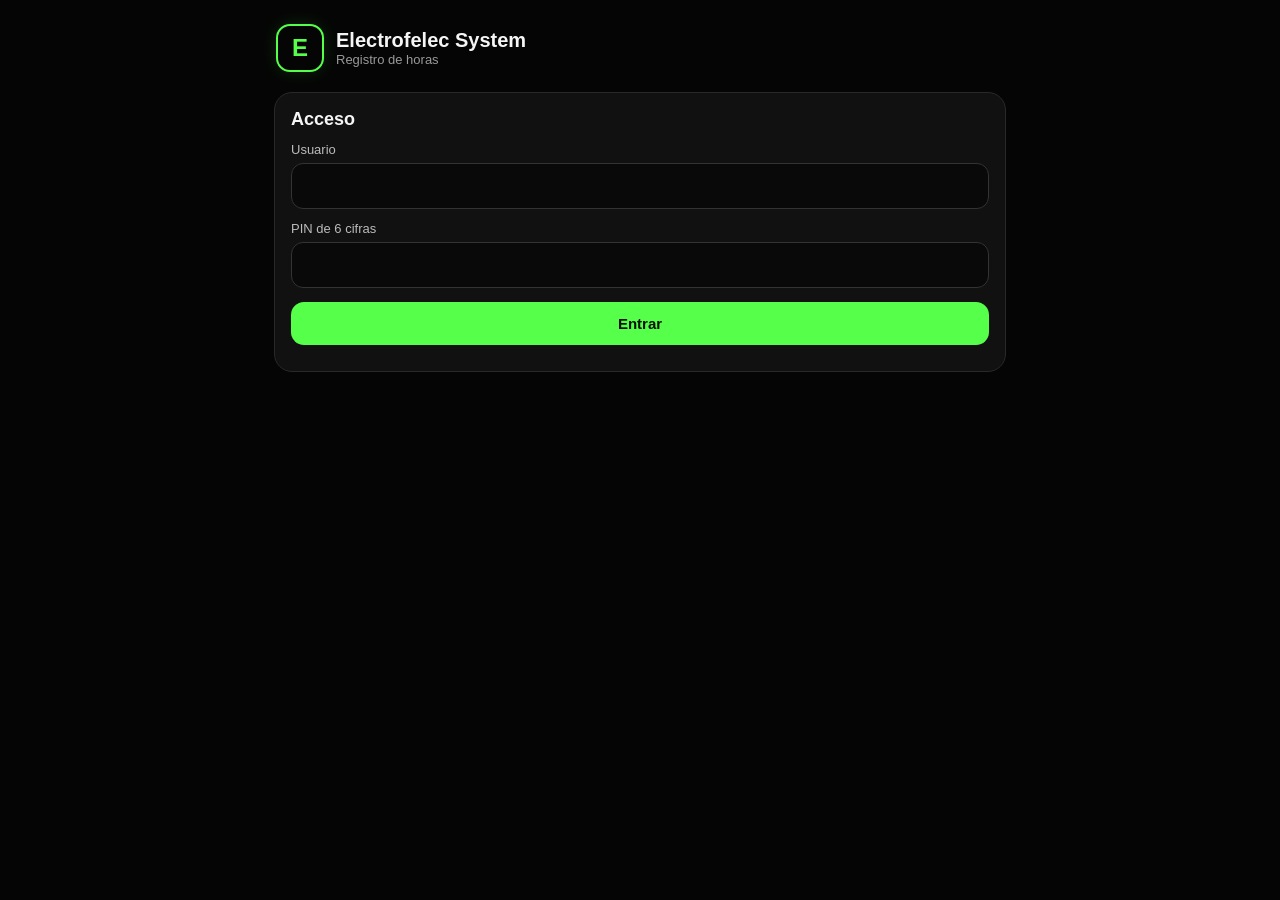
==== index.html @ 5fb02a6c "Publicar PWA Electrofelec para iPhone" ====
<!doctype html>
<html lang="es">
<head>
<meta charset="utf-8">
<meta name="viewport" content="width=device-width,initial-scale=1,viewport-fit=cover">
<meta name="theme-color" content="#050505">
<meta name="apple-mobile-web-app-capable" content="yes">
<meta name="apple-mobile-web-app-status-bar-style" content="black-translucent">
<meta name="apple-mobile-web-app-title" content="Electrofelec">
<meta name="format-detection" content="telephone=no">
<link rel="manifest" href="./manifest.webmanifest">
<link rel="icon" href="./icon.svg" type="image/svg+xml">
<link rel="apple-touch-icon" href="./icon.svg">
<title>Electrofelec Fichajes</title>
<style>
:root{--g:#56ff4a;--bg:#050505;--card:#111;--line:#292929;--muted:#999;--red:#ff8b8b;--blue:#89c6ff;--yellow:#ffe36b}*{box-sizing:border-box;-webkit-tap-highlight-color:transparent}html,body{margin:0;background:var(--bg);color:#f5f5f5;font-family:-apple-system,BlinkMacSystemFont,"Segoe UI",Arial,sans-serif}body{padding:env(safe-area-inset-top) 0 env(safe-area-inset-bottom);min-height:100vh}.wrap{max-width:760px;margin:auto;padding:18px 14px calc(96px + env(safe-area-inset-bottom))}.brand{display:flex;align-items:center;gap:12px;margin:6px 2px 20px}.logo{width:48px;height:48px;border:2px solid var(--g);border-radius:14px;display:grid;place-items:center;color:var(--g);font-weight:900;font-size:24px;box-shadow:0 0 18px #56ff4a22}.brand h1{font-size:20px;margin:0}.muted{color:var(--muted);font-size:13px}.card{background:var(--card);border:1px solid var(--line);border-radius:18px;padding:16px;margin-bottom:14px}.title{font-size:18px;margin:0 0 12px}.hidden{display:none!important}label{display:block;color:#bbb;font-size:13px;margin:12px 0 6px}input,select,textarea{width:100%;background:#090909;color:#fff;border:1px solid #333;border-radius:12px;padding:13px;font-size:16px;outline:none}input:focus,select:focus,textarea:focus{border-color:#4fa548}textarea{min-height:72px;resize:vertical}.grid2{display:grid;grid-template-columns:1fr 1fr;gap:10px}.btn{width:100%;border:0;border-radius:13px;padding:13px 15px;font-weight:800;background:var(--g);color:#051005;font-size:15px}.btn.secondary{background:#222;color:#fff;border:1px solid #333}.btn.danger{background:#2b1111;color:#ff9a9a;border:1px solid #5c2222}.msg{margin-top:10px;font-size:14px}.error{color:var(--red)}.ok{color:var(--g)}.nav{position:fixed;left:0;right:0;bottom:0;background:#090909f5;border-top:1px solid #242424;padding:7px 8px calc(7px + env(safe-area-inset-bottom));display:flex;overflow-x:auto;z-index:50}.nav button{flex:1;min-width:68px;background:none;border:0;color:#888;padding:9px 3px;font-size:11px}.nav button.active{color:var(--g);font-weight:800}.statgrid{display:grid;grid-template-columns:repeat(3,1fr);gap:8px}.stat{background:#090909;border:1px solid #242424;border-radius:14px;padding:12px;min-width:0}.stat span{display:block;color:#aaa;font-size:11px}.stat b{display:block;color:var(--g);font-size:20px;margin-top:4px}.day{padding:12px 0;border-bottom:1px solid #222}.day:last-child{border-bottom:0}.daytop{display:flex;justify-content:space-between;gap:8px;font-weight:700}.tags{display:flex;flex-wrap:wrap;gap:6px;margin-top:7px}.tag{font-size:12px;background:#202020;border:1px solid #303030;border-radius:999px;padding:5px 8px}.tag.vc{color:var(--yellow)}.tag.fest{color:var(--blue)}.monthhead{display:flex;align-items:center;gap:8px}.monthhead button{width:44px;height:40px;border-radius:10px;border:1px solid #333;background:#181818;color:#fff;font-size:18px}.monthhead .label{flex:1;text-align:center;font-weight:800;text-transform:capitalize}.pill{display:inline-block;border:1px solid #315f2e;background:#10220f;color:var(--g);padding:5px 9px;border-radius:999px;font-size:12px}.row{display:flex;align-items:center;gap:10px}.row>*{flex:1}.period{font-size:12px;color:#aaa;margin:11px 0 13px;text-align:center}.cal{display:grid;grid-template-columns:repeat(7,1fr);gap:5px;margin-top:12px}.dow{text-align:center;color:#888;font-size:11px;padding:5px 0}.calday{aspect-ratio:1;border:1px solid #272727;border-radius:10px;background:#0a0a0a;color:#ddd;display:flex;align-items:center;justify-content:center;font-size:13px;position:relative}.calday.has:after{content:"";position:absolute;width:5px;height:5px;border-radius:50%;background:var(--g);bottom:5px}.calday.today{border-color:var(--g);color:var(--g);font-weight:800}.calday.blank{visibility:hidden}.summaryRow{display:grid;grid-template-columns:1.25fr repeat(3,.75fr);gap:5px;align-items:center;padding:9px 0;border-bottom:1px solid #222;font-size:12px}.summaryRow.head{color:#888;font-size:10px}.summaryRow b{color:var(--g);text-align:right}.summaryRow span:not(:first-child){text-align:right}.editDate{font-weight:800;color:var(--g);text-transform:capitalize;margin-bottom:4px}@media(max-width:410px){.statgrid{grid-template-columns:1fr 1fr}.summaryRow{font-size:11px}.card{padding:14px}}
</style>
</head>
<body>
<div class="wrap">
  <div class="brand"><div class="logo">E</div><div><h1>Electrofelec System</h1><div class="muted">Registro de horas</div></div></div>

  <section id="login" class="card">
    <h2 class="title">Acceso</h2>
    <label>Usuario</label><input id="username" autocapitalize="none" autocomplete="username">
    <label>PIN de 6 cifras</label><input id="pin" type="password" inputmode="numeric" maxlength="6" autocomplete="current-password">
    <button class="btn" id="loginBtn" style="margin-top:14px">Entrar</button><div id="loginMsg" class="msg"></div>
  </section>

  <section id="changePin" class="card hidden">
    <h2 class="title">Cambia tu PIN inicial</h2><div class="muted">Crea un PIN nuevo de 6 cifras.</div>
    <label>PIN actual</label><input id="oldPin" type="password" inputmode="numeric" maxlength="6">
    <label>PIN nuevo</label><input id="newPin" type="password" inputmode="numeric" maxlength="6">
    <button class="btn" id="changeBtn" style="margin-top:14px">Guardar PIN</button><div id="pinMsg" class="msg"></div>
  </section>

  <main id="app" class="hidden">
    <div class="card"><div class="row"><div><div class="muted">Sesión iniciada</div><b id="who"></b></div><div style="text-align:right"><span class="pill">Sincronizado</span></div></div></div>

    <section id="tabToday"><div class="card"><h2 class="title">Hoy</h2><div id="todayDate" class="muted"></div><div id="todayForm"></div></div></section>

    <section id="tabMonth" class="hidden"><div class="card">
      <div class="monthhead"><button id="prevMonth">‹</button><div class="label" id="monthLabel"></div><button id="nextMonth">›</button></div>
      <div id="monthPeriod" class="period"></div><div id="monthStats" class="statgrid"></div><div id="monthList"></div>
    </div></section>

    <section id="tabCalendar" class="hidden"><div class="card">
      <div class="monthhead"><button id="prevCal">‹</button><div class="label" id="calLabel"></div><button id="nextCal">›</button></div>
      <div class="cal"><div class="dow">L</div><div class="dow">M</div><div class="dow">X</div><div class="dow">J</div><div class="dow">V</div><div class="dow">S</div><div class="dow">D</div></div>
      <div id="calendarGrid" class="cal"></div>
    </div><div id="calendarEditor" class="card hidden"><div id="selectedDateTitle" class="editDate"></div><div id="calendarForm"></div></div></section>

    <section id="tabSummary" class="hidden"><div class="card">
      <h2 class="title">Resumen de nómina</h2><div id="yearLabel" class="muted"></div><div id="annualStats" class="statgrid" style="margin-top:12px"></div>
      <div class="summaryRow head"><span>Periodo</span><span>Normal</span><span>Extra</span><span>Fest.</span></div><div id="summaryRows"></div><div id="summaryMsg" class="msg"></div>
    </div></section>

    <section id="tabProfile" class="hidden"><div class="card"><h2 class="title">Perfil</h2><div id="profile"></div><button class="btn danger" id="logoutBtn" style="margin-top:18px">Cerrar sesión</button></div></section>

    <section id="tabCompany" class="hidden"><div class="card"><h2 class="title">Empresa</h2><div class="muted">Resumen del periodo de nómina actual</div><div id="companyPeriod" class="period"></div><div id="companyList"></div><div id="companyMsg" class="msg"></div></div></section>
  </main>
</div>
<nav id="nav" class="nav hidden">
  <button data-tab="Today" class="active">Hoy</button><button data-tab="Month">Mes</button><button data-tab="Calendar">Calendario</button><button data-tab="Summary">Resumen</button><button data-tab="Profile">Perfil</button><button id="companyNav" data-tab="Company" class="hidden">Empresa</button>
</nav>
<script>
(()=>{
const API='https://kbdmraxjfgtttopsyfuy.supabase.co/functions/v1/electrofelec-fichajes/api/';
let token=localStorage.getItem('efs_token')||'',me=null,mc=new Date(),cc=new Date();
const q=id=>document.getElementById(id), pad=n=>String(n).padStart(2,'0');
const iso=d=>d.getFullYear()+'-'+pad(d.getMonth()+1)+'-'+pad(d.getDate());
const esc=s=>String(s??'').replace(/[&<>"']/g,c=>({'&':'&amp;','<':'&lt;','>':'&gt;','"':'&quot;',"'":'&#39;'}[c]));
const fmt=n=>{n=Number(n||0);return Number.isInteger(n)?String(n):String(Math.round(n*100)/100)};
function msg(id,t,ok=false){q(id).textContent=t||'';q(id).className='msg '+(ok?'ok':'error')}
async function api(path,body){try{const r=await fetch(API+path,{method:'POST',headers:{'Content-Type':'application/json'},body:JSON.stringify(body||{})});const j=await r.json().catch(()=>({ok:false,error:'Respuesta no válida'}));if(!r.ok&&j.ok!==false)j.ok=false;return j}catch(e){return {ok:false,error:'Sin conexión. Inténtalo de nuevo.'}}}
function payrollBounds(y,m){return {start:new Date(y,m-1,21),end:new Date(y,m,20)}} // m 0-based selected payroll month
function monthName(d){return d.toLocaleDateString('es-ES',{month:'long',year:'numeric'})}
function renderForm(target,date,entry={}){target.innerHTML=`<div class="grid2"><div><label>Horas normales</label><input data-f="normal" type="number" step="0.25" min="0" value="${Number(entry.normal||0)}"></div><div><label>Horas extra</label><input data-f="extra" type="number" step="0.25" min="0" value="${Number(entry.extra||0)}"></div></div><div class="grid2"><div><label>Horas festivas</label><input data-f="holiday" type="number" step="0.25" min="0" value="${Number(entry.holiday||0)}"></div><div><label>Horas personales</label><input data-f="personal" type="number" step="0.25" min="0" value="${Number(entry.personal||0)}"></div></div><label>Incidencia</label><select data-f="incident"><option value="">Ninguna</option><option value="vacation">Vacaciones</option><option value="sick_leave">Baja / IT</option><option value="absence">Ausencia</option><option value="personal">Personal</option></select><label>Obra / centro</label><input data-f="worksite" value="${esc(entry.worksite||'')}"><label>Observaciones</label><textarea data-f="notes">${esc(entry.notes||'')}</textarea><div class="grid2" style="margin-top:14px"><button class="btn" data-action="save">Guardar</button><button class="btn secondary" data-action="clear">Borrar día</button></div><div class="msg" data-f="msg"></div>`;
 const inc=target.querySelector('[data-f=incident]');inc.value=entry.incident||'';
 target.querySelector('[data-action=save]').onclick=()=>saveFromForm(target,date);
 target.querySelector('[data-action=clear]').onclick=()=>clearDate(target,date);
}
async function saveFromForm(root,date){const v=f=>root.querySelector(`[data-f=${f}]`);const out=root.querySelector('[data-f=msg]');out.textContent='Guardando…';out.className='msg';const r=await api('save',{p_session_token:token,p_work_date:date,p_normal:Number(v('normal').value||0),p_extra:Number(v('extra').value||0),p_holiday:Number(v('holiday').value||0),p_personal:Number(v('personal').value||0),p_worksite:v('worksite').value,p_incident:v('incident').value||null,p_notes:v('notes').value,p_employee_id:null});if(!r.ok){out.textContent=r.error||'No se pudo guardar';out.className='msg error';return}out.textContent='Guardado y sincronizado';out.className='msg ok';if(date===iso(new Date()))loadToday();}
async function clearDate(root,date){if(!confirm('¿Borrar las horas de este día?'))return;const out=root.querySelector('[data-f=msg]');const r=await api('clear',{p_session_token:token,p_work_date:date,p_employee_id:null});if(!r.ok){out.textContent=r.error||'No se pudo borrar';out.className='msg error';return}renderForm(root,date,{});root.querySelector('[data-f=msg]').textContent='Día borrado';root.querySelector('[data-f=msg]').className='msg ok';}
function showApp(){q('login').classList.add('hidden');q('changePin').classList.add('hidden');q('app').classList.remove('hidden');q('nav').classList.remove('hidden');q('who').textContent=me.full_name||'';q('companyNav').classList.toggle('hidden',me.role!=='admin');q('profile').innerHTML=`<p><b>${esc(me.full_name)}</b></p><p class="muted">Rol: ${esc(me.role)}</p><p>Vacaciones anuales: <b style="color:var(--g)">${Number(me.annual_vacation_days||30)}</b></p><p>Horas personales anuales: <b style="color:var(--g)">${Number(me.annual_personal_hours||12)}</b></p>`;loadToday()}
async function boot(){if(!token)return;const r=await api('me',{p_session_token:token});if(!r.ok){localStorage.removeItem('efs_token');token='';return}me=r;showApp()}
q('loginBtn').onclick=async()=>{const u=q('username').value.trim(),p=q('pin').value.trim();if(!u||p.length!==6){msg('loginMsg','Introduce usuario y PIN de 6 cifras');return}msg('loginMsg','Entrando…',true);const r=await api('login',{p_username:u,p_pin:p});if(!r.ok){msg('loginMsg',r.error||'No se pudo iniciar sesión');return}token=r.session_token;localStorage.setItem('efs_token',token);if(r.must_change_pin){q('login').classList.add('hidden');q('changePin').classList.remove('hidden');q('oldPin').value=p;return}const m=await api('me',{p_session_token:token});if(!m.ok){msg('loginMsg',m.error||'Error cargando perfil');return}me=m;showApp()};
q('changeBtn').onclick=async()=>{const n=q('newPin').value.trim(),o=q('oldPin').value.trim();if(n.length!==6){msg('pinMsg','El PIN nuevo debe tener 6 cifras');return}const r=await api('change-pin',{p_session_token:token,p_current_pin:o,p_new_pin:n});if(!r.ok){msg('pinMsg',r.error||'No se pudo cambiar');return}me=await api('me',{p_session_token:token});showApp()};
async function loadEntry(date){const r=await api('entries',{p_session_token:token,p_start_date:date,p_end_date:date,p_employee_id:null});return r.ok?(r.entries||[])[0]||{}:{} }
async function loadToday(){const d=iso(new Date());q('todayDate').textContent=new Date().toLocaleDateString('es-ES',{weekday:'long',day:'numeric',month:'long',year:'numeric'});const e=await loadEntry(d);renderForm(q('todayForm'),d,e)}
async function loadMonth(){const a=new Date(mc.getFullYear(),mc.getMonth(),1),b=new Date(mc.getFullYear(),mc.getMonth()+1,0),pb=payrollBounds(mc.getFullYear(),mc.getMonth());q('monthLabel').textContent=monthName(mc);q('monthPeriod').textContent=`Totales nómina: ${pad(pb.start.getDate())}/${pad(pb.start.getMonth()+1)} → ${pad(pb.end.getDate())}/${pad(pb.end.getMonth()+1)}`;q('monthList').innerHTML='<div class="muted" style="padding:18px;text-align:center">Cargando…</div>';
 const [nat,pay]=await Promise.all([api('entries',{p_session_token:token,p_start_date:iso(a),p_end_date:iso(b),p_employee_id:null}),api('entries',{p_session_token:token,p_start_date:iso(pb.start),p_end_date:iso(pb.end),p_employee_id:null})]);
 if(!nat.ok||!pay.ok){q('monthList').innerHTML='<div class="error">No se pudo cargar el mes</div>';return}
 let s={n:0,e:0,h:0};(pay.entries||[]).forEach(x=>{s.n+=+x.normal||0;s.e+=+x.extra||0;s.h+=+x.holiday||0});q('monthStats').innerHTML=`<div class="stat"><span>NORMAL</span><b>${fmt(s.n)} h</b></div><div class="stat"><span>EXTRA</span><b>${fmt(s.e)} h</b></div><div class="stat"><span>FEST.</span><b>${fmt(s.h)} h</b></div>`;
 const es=nat.entries||[];q('monthList').innerHTML=es.length?es.map(e=>{let t=[];if(+e.normal)t.push(`<span class="tag">Normal ${fmt(e.normal)} h</span>`);if(+e.extra)t.push(`<span class="tag">Extra ${fmt(e.extra)} h</span>`);if(+e.holiday)t.push(`<span class="tag fest">Festivo ${fmt(e.holiday)} h</span>`);if(+e.personal)t.push(`<span class="tag">Personal ${fmt(e.personal)} h</span>`);if(e.incident==='vacation')t.push('<span class="tag vc">VC</span>');if(e.incident==='sick_leave')t.push('<span class="tag">Baja</span>');return `<div class="day"><div class="daytop"><span>${new Date(e.date+'T12:00:00').toLocaleDateString('es-ES',{weekday:'short',day:'2-digit',month:'2-digit'})}</span><span class="muted">${esc(e.worksite)}</span></div><div class="tags">${t.join('')}</div>${e.notes?`<div class="muted" style="margin-top:7px">${esc(e.notes)}</div>`:''}</div>`}).join(''):'<div class="muted" style="padding:20px;text-align:center">No hay registros este mes</div>';
}
q('prevMonth').onclick=()=>{mc=new Date(mc.getFullYear(),mc.getMonth()-1,1);loadMonth()};q('nextMonth').onclick=()=>{mc=new Date(mc.getFullYear(),mc.getMonth()+1,1);loadMonth()};
async function loadCalendar(){const a=new Date(cc.getFullYear(),cc.getMonth(),1),b=new Date(cc.getFullYear(),cc.getMonth()+1,0);q('calLabel').textContent=monthName(cc);q('calendarEditor').classList.add('hidden');const r=await api('entries',{p_session_token:token,p_start_date:iso(a),p_end_date:iso(b),p_employee_id:null});const map=new Map((r.entries||[]).map(e=>[e.date,e]));let html='';const offset=(a.getDay()+6)%7;for(let i=0;i<offset;i++)html+='<div class="calday blank"></div>';for(let d=1;d<=b.getDate();d++){const dt=new Date(cc.getFullYear(),cc.getMonth(),d),ds=iso(dt),has=map.has(ds),tod=ds===iso(new Date());html+=`<button class="calday ${has?'has':''} ${tod?'today':''}" data-date="${ds}">${d}</button>`}q('calendarGrid').innerHTML=html;q('calendarGrid').querySelectorAll('[data-date]').forEach(btn=>btn.onclick=async()=>{const ds=btn.dataset.date,e=map.get(ds)||{};q('selectedDateTitle').textContent=new Date(ds+'T12:00:00').toLocaleDateString('es-ES',{weekday:'long',day:'numeric',month:'long',year:'numeric'});renderForm(q('calendarForm'),ds,e);q('calendarEditor').classList.remove('hidden');q('calendarEditor').scrollIntoView({behavior:'smooth',block:'start'})})}
q('prevCal').onclick=()=>{cc=new Date(cc.getFullYear(),cc.getMonth()-1,1);loadCalendar()};q('nextCal').onclick=()=>{cc=new Date(cc.getFullYear(),cc.getMonth()+1,1);loadCalendar()};
async function loadSummary(){const y=new Date().getFullYear(),start=new Date(y-1,11,21),end=new Date(y,11,20);q('yearLabel').textContent=`Nóminas ${y} · cada mes del 21 anterior al 20`;q('summaryMsg').textContent='Cargando…';const r=await api('entries',{p_session_token:token,p_start_date:iso(start),p_end_date:iso(end),p_employee_id:null});if(!r.ok){msg('summaryMsg',r.error||'Error cargando resumen');return}const months=Array.from({length:12},()=>({n:0,e:0,h:0,p:0,v:0,s:0}));(r.entries||[]).forEach(x=>{const d=new Date(x.date+'T12:00:00');let m=d.getMonth();if(d.getDate()>=21)m=(m+1)%12;months[m].n+=+x.normal||0;months[m].e+=+x.extra||0;months[m].h+=+x.holiday||0;months[m].p+=+x.personal||0;if(x.incident==='vacation')months[m].v++;if(x.incident==='sick_leave')months[m].s++});let a={n:0,e:0,h:0,p:0,v:0,s:0};months.forEach(m=>Object.keys(a).forEach(k=>a[k]+=m[k]));q('annualStats').innerHTML=`<div class="stat"><span>NORMAL</span><b>${fmt(a.n)} h</b></div><div class="stat"><span>EXTRA</span><b>${fmt(a.e)} h</b></div><div class="stat"><span>FEST.</span><b>${fmt(a.h)} h</b></div><div class="stat"><span>VACACIONES</span><b>${a.v} d</b></div><div class="stat"><span>PERSONALES</span><b>${fmt(a.p)} h</b></div><div class="stat"><span>BAJA / IT</span><b>${a.s} d</b></div>`;const names=['Enero','Febrero','Marzo','Abril','Mayo','Junio','Julio','Agosto','Septiembre','Octubre','Noviembre','Diciembre'];q('summaryRows').innerHTML=months.map((m,i)=>`<div class="summaryRow"><span>${names[i]}</span><b>${fmt(m.n)}</b><b>${fmt(m.e)}</b><b>${fmt(m.h)}</b></div>`).join('');msg('summaryMsg','',true)}
async function loadCompany(){if(me.role!=='admin')return;const now=new Date(),pb=payrollBounds(now.getFullYear(),now.getMonth());q('companyPeriod').textContent=`${pad(pb.start.getDate())}/${pad(pb.start.getMonth()+1)}/${pb.start.getFullYear()} → ${pad(pb.end.getDate())}/${pad(pb.end.getMonth()+1)}/${pb.end.getFullYear()}`;const r=await api('admin/summary',{p_session_token:token,p_start_date:iso(new Date(now.getFullYear(),now.getMonth(),1)),p_end_date:iso(new Date(now.getFullYear(),now.getMonth()+1,0))});if(!r.ok){msg('companyMsg',r.error||'No se pudo cargar');return}q('companyList').innerHTML=(r.employees||[]).map(e=>`<div class="day"><div class="daytop"><span>${esc(e.full_name)}</span></div><div class="tags"><span class="tag">Normal ${fmt(e.normal)} h</span><span class="tag">Extra ${fmt(e.extra)} h</span><span class="tag fest">Fest. ${fmt(e.holiday)} h</span>${e.vacations?`<span class="tag vc">VC ${e.vacations} d</span>`:''}</div></div>`).join('');}
document.querySelectorAll('#nav button').forEach(b=>b.onclick=()=>{if(b.classList.contains('hidden'))return;document.querySelectorAll('#nav button').forEach(x=>x.classList.remove('active'));b.classList.add('active');['Today','Month','Calendar','Summary','Profile','Company'].forEach(t=>q('tab'+t).classList.toggle('hidden',t!==b.dataset.tab));if(b.dataset.tab==='Today')loadToday();if(b.dataset.tab==='Month')loadMonth();if(b.dataset.tab==='Calendar')loadCalendar();if(b.dataset.tab==='Summary')loadSummary();if(b.dataset.tab==='Company')loadCompany()});
q('logoutBtn').onclick=async()=>{try{await api('logout',{p_session_token:token})}catch{}localStorage.removeItem('efs_token');location.reload()};
if('serviceWorker' in navigator)window.addEventListener('load',()=>navigator.serviceWorker.register('./sw.js').catch(()=>{}));
boot();
})();
</script>
</body></html>
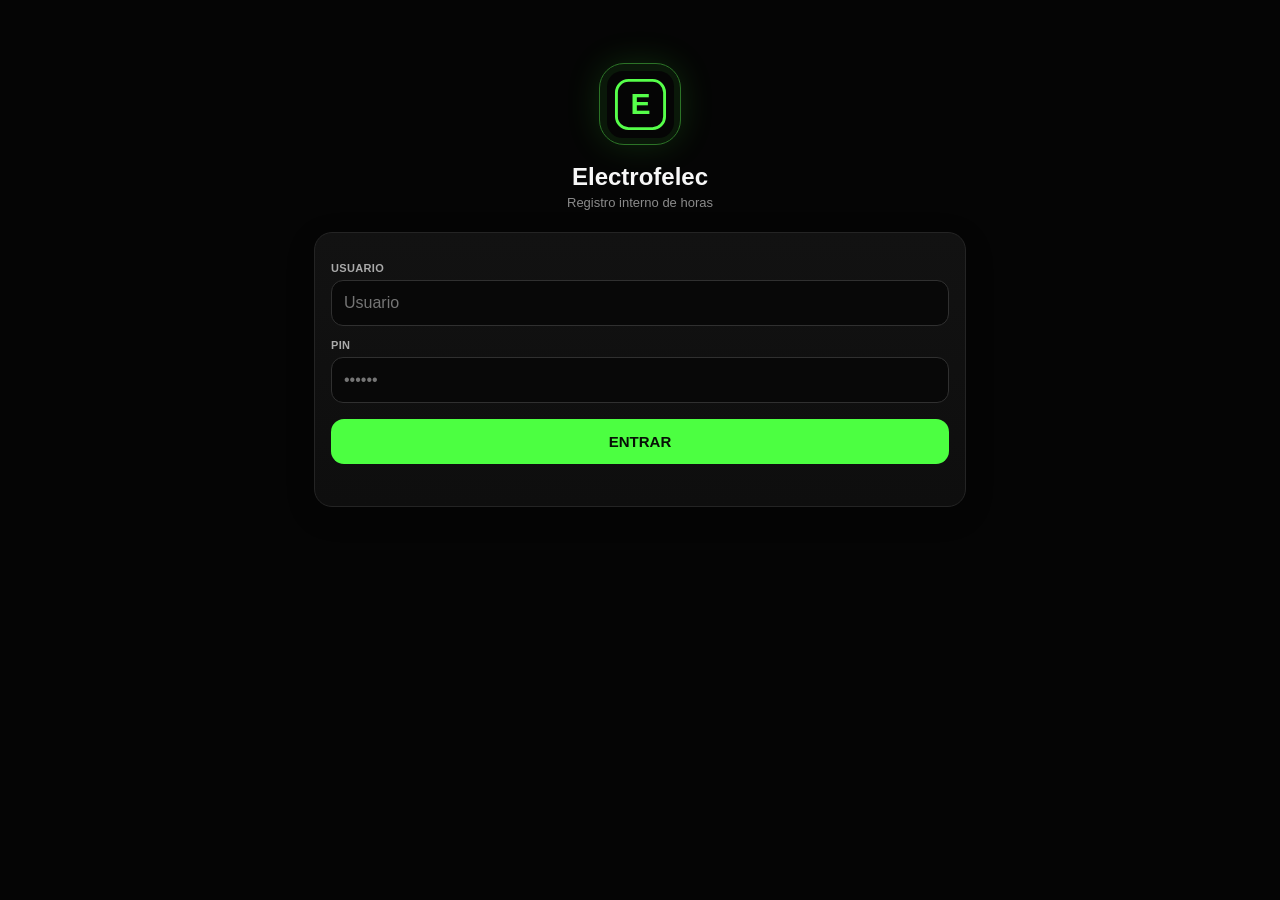
==== commit 5263e249: "Igualar PWA iPhone al diseño Android" ====
--- a/index.html
+++ b/index.html
@@ -2,7 +2,7 @@
 <html lang="es">
 <head>
 <meta charset="utf-8">
-<meta name="viewport" content="width=device-width,initial-scale=1,viewport-fit=cover">
+<meta name="viewport" content="width=device-width,initial-scale=1,viewport-fit=cover,user-scalable=no">
 <meta name="theme-color" content="#050505">
 <meta name="apple-mobile-web-app-capable" content="yes">
 <meta name="apple-mobile-web-app-status-bar-style" content="black-translucent">
@@ -13,96 +13,95 @@
 <link rel="apple-touch-icon" href="./icon.svg">
 <title>Electrofelec Fichajes</title>
 <style>
-:root{--g:#56ff4a;--bg:#050505;--card:#111;--line:#292929;--muted:#999;--red:#ff8b8b;--blue:#89c6ff;--yellow:#ffe36b}*{box-sizing:border-box;-webkit-tap-highlight-color:transparent}html,body{margin:0;background:var(--bg);color:#f5f5f5;font-family:-apple-system,BlinkMacSystemFont,"Segoe UI",Arial,sans-serif}body{padding:env(safe-area-inset-top) 0 env(safe-area-inset-bottom);min-height:100vh}.wrap{max-width:760px;margin:auto;padding:18px 14px calc(96px + env(safe-area-inset-bottom))}.brand{display:flex;align-items:center;gap:12px;margin:6px 2px 20px}.logo{width:48px;height:48px;border:2px solid var(--g);border-radius:14px;display:grid;place-items:center;color:var(--g);font-weight:900;font-size:24px;box-shadow:0 0 18px #56ff4a22}.brand h1{font-size:20px;margin:0}.muted{color:var(--muted);font-size:13px}.card{background:var(--card);border:1px solid var(--line);border-radius:18px;padding:16px;margin-bottom:14px}.title{font-size:18px;margin:0 0 12px}.hidden{display:none!important}label{display:block;color:#bbb;font-size:13px;margin:12px 0 6px}input,select,textarea{width:100%;background:#090909;color:#fff;border:1px solid #333;border-radius:12px;padding:13px;font-size:16px;outline:none}input:focus,select:focus,textarea:focus{border-color:#4fa548}textarea{min-height:72px;resize:vertical}.grid2{display:grid;grid-template-columns:1fr 1fr;gap:10px}.btn{width:100%;border:0;border-radius:13px;padding:13px 15px;font-weight:800;background:var(--g);color:#051005;font-size:15px}.btn.secondary{background:#222;color:#fff;border:1px solid #333}.btn.danger{background:#2b1111;color:#ff9a9a;border:1px solid #5c2222}.msg{margin-top:10px;font-size:14px}.error{color:var(--red)}.ok{color:var(--g)}.nav{position:fixed;left:0;right:0;bottom:0;background:#090909f5;border-top:1px solid #242424;padding:7px 8px calc(7px + env(safe-area-inset-bottom));display:flex;overflow-x:auto;z-index:50}.nav button{flex:1;min-width:68px;background:none;border:0;color:#888;padding:9px 3px;font-size:11px}.nav button.active{color:var(--g);font-weight:800}.statgrid{display:grid;grid-template-columns:repeat(3,1fr);gap:8px}.stat{background:#090909;border:1px solid #242424;border-radius:14px;padding:12px;min-width:0}.stat span{display:block;color:#aaa;font-size:11px}.stat b{display:block;color:var(--g);font-size:20px;margin-top:4px}.day{padding:12px 0;border-bottom:1px solid #222}.day:last-child{border-bottom:0}.daytop{display:flex;justify-content:space-between;gap:8px;font-weight:700}.tags{display:flex;flex-wrap:wrap;gap:6px;margin-top:7px}.tag{font-size:12px;background:#202020;border:1px solid #303030;border-radius:999px;padding:5px 8px}.tag.vc{color:var(--yellow)}.tag.fest{color:var(--blue)}.monthhead{display:flex;align-items:center;gap:8px}.monthhead button{width:44px;height:40px;border-radius:10px;border:1px solid #333;background:#181818;color:#fff;font-size:18px}.monthhead .label{flex:1;text-align:center;font-weight:800;text-transform:capitalize}.pill{display:inline-block;border:1px solid #315f2e;background:#10220f;color:var(--g);padding:5px 9px;border-radius:999px;font-size:12px}.row{display:flex;align-items:center;gap:10px}.row>*{flex:1}.period{font-size:12px;color:#aaa;margin:11px 0 13px;text-align:center}.cal{display:grid;grid-template-columns:repeat(7,1fr);gap:5px;margin-top:12px}.dow{text-align:center;color:#888;font-size:11px;padding:5px 0}.calday{aspect-ratio:1;border:1px solid #272727;border-radius:10px;background:#0a0a0a;color:#ddd;display:flex;align-items:center;justify-content:center;font-size:13px;position:relative}.calday.has:after{content:"";position:absolute;width:5px;height:5px;border-radius:50%;background:var(--g);bottom:5px}.calday.today{border-color:var(--g);color:var(--g);font-weight:800}.calday.blank{visibility:hidden}.summaryRow{display:grid;grid-template-columns:1.25fr repeat(3,.75fr);gap:5px;align-items:center;padding:9px 0;border-bottom:1px solid #222;font-size:12px}.summaryRow.head{color:#888;font-size:10px}.summaryRow b{color:var(--g);text-align:right}.summaryRow span:not(:first-child){text-align:right}.editDate{font-weight:800;color:var(--g);text-transform:capitalize;margin-bottom:4px}@media(max-width:410px){.statgrid{grid-template-columns:1fr 1fr}.summaryRow{font-size:11px}.card{padding:14px}}
+:root{--g:#4cff41;--g2:#98ff91;--bg:#050505;--panel:#0c0c0c;--card:#111;--line:#242424;--line2:#343434;--text:#f7f7f7;--muted:#8b8b8b;--red:#ff6b6b;--blue:#7cc8ff;--yellow:#ffe274;--safeB:env(safe-area-inset-bottom)}
+*{box-sizing:border-box;-webkit-tap-highlight-color:transparent}html,body{margin:0;min-height:100%;background:var(--bg);color:var(--text);font-family:-apple-system,BlinkMacSystemFont,"Segoe UI",Roboto,Arial,sans-serif}body{padding-top:env(safe-area-inset-top);overscroll-behavior-y:none}.hidden{display:none!important}
+.shell{max-width:680px;margin:0 auto;padding:0 14px calc(92px + var(--safeB))}.topbar{height:72px;display:flex;align-items:center;justify-content:space-between;border-bottom:1px solid #171717;margin-bottom:15px}.brand{display:flex;align-items:center;gap:11px;min-width:0}.brandIcon{width:42px;height:42px;border-radius:13px;background:#0b190a;border:1px solid #2d7e28;display:grid;place-items:center;box-shadow:0 0 18px #4cff4120;overflow:hidden}.brandIcon img{width:34px;height:34px}.brandText{min-width:0}.brandText strong{display:block;font-size:16px;line-height:1.1;white-space:nowrap;overflow:hidden;text-overflow:ellipsis}.brandText span{font-size:11px;color:var(--muted)}.sync{font-size:10px;color:var(--g);border:1px solid #245c20;background:#0c1d0b;padding:5px 8px;border-radius:999px;white-space:nowrap}
+.card{background:linear-gradient(180deg,#121212,#0e0e0e);border:1px solid var(--line);border-radius:18px;padding:16px;margin-bottom:13px;box-shadow:0 8px 30px #00000028}.cardTitle{font-weight:800;font-size:17px;margin:0}.sub{font-size:12px;color:var(--muted);margin-top:4px}.sectionHead{display:flex;align-items:center;justify-content:space-between;gap:10px;margin-bottom:14px}.accent{color:var(--g)}
+.loginWrap{padding-top:7vh}.loginLogo{width:82px;height:82px;margin:0 auto 18px;border-radius:25px;background:#0a1809;border:1px solid #2c7327;display:grid;place-items:center;box-shadow:0 0 34px #4cff4125}.loginLogo img{width:67px;height:67px}.loginTitle{text-align:center;font-size:24px;font-weight:900;margin-bottom:4px}.loginSub{text-align:center;color:var(--muted);font-size:13px;margin-bottom:22px}
+label{display:block;color:#aaa;font-size:11px;font-weight:700;text-transform:uppercase;letter-spacing:.35px;margin:13px 0 6px}.field,input,select,textarea{width:100%;border:1px solid #303030;border-radius:12px;background:#080808;color:#fff;font-size:16px;outline:none;padding:13px 12px;appearance:none}input:focus,select:focus,textarea:focus{border-color:#397d35;box-shadow:0 0 0 2px #4cff4110}textarea{min-height:72px;resize:none}.btn{width:100%;border:0;border-radius:13px;padding:14px 15px;font-size:15px;font-weight:900;background:var(--g);color:#071006}.btn:active{transform:scale(.99)}.btn.secondary{background:#191919;color:#eee;border:1px solid #333}.btn.danger{background:#241010;color:#ff9494;border:1px solid #522020}.grid2{display:grid;grid-template-columns:1fr 1fr;gap:10px}.msg{font-size:12px;margin-top:10px;min-height:16px}.error{color:#ff8585}.ok{color:var(--g)}
+.dateHero{display:flex;align-items:center;justify-content:space-between;gap:10px}.dateHero .big{font-size:24px;font-weight:900;line-height:1.05}.dateHero .small{font-size:12px;color:var(--muted);text-transform:capitalize;margin-top:5px}.todayBadge{min-width:54px;height:54px;border-radius:16px;background:#0e210c;border:1px solid #2a7625;display:grid;place-items:center;color:var(--g);font-weight:900;font-size:20px}
+.hourGrid{display:grid;grid-template-columns:1fr 1fr;gap:10px;margin-top:13px}.hourBox{background:#090909;border:1px solid #272727;border-radius:15px;padding:11px}.hourLabel{font-size:10px;color:#8f8f8f;text-transform:uppercase;font-weight:800;letter-spacing:.35px}.hourValue{font-size:25px;font-weight:900;margin:8px 0;color:#fff}.hourValue span{font-size:12px;color:#777;font-weight:600}.stepper{display:grid;grid-template-columns:42px 1fr 42px;gap:6px;align-items:center}.stepper button{height:38px;border:1px solid #303030;background:#161616;color:#fff;border-radius:10px;font-size:22px}.stepper input{text-align:center;padding:8px 4px;height:38px;font-size:15px;font-weight:800}.hourBox.extra .hourValue,.hourBox.extra input{color:var(--g)}.hourBox.fest .hourValue,.hourBox.fest input{color:var(--blue)}.hourBox.personal .hourValue,.hourBox.personal input{color:var(--yellow)}
+.saveRow{display:grid;grid-template-columns:1.6fr 1fr;gap:9px;margin-top:14px}.monthNav{display:grid;grid-template-columns:44px 1fr 44px;align-items:center;gap:8px}.circleBtn{height:42px;border-radius:12px;border:1px solid #303030;background:#151515;color:#fff;font-size:22px}.monthName{text-align:center;font-size:17px;font-weight:900;text-transform:capitalize}.payrollPeriod{text-align:center;color:#999;font-size:11px;margin:7px 0 12px}.totals{display:grid;grid-template-columns:repeat(3,1fr);gap:8px;margin-bottom:10px}.total{background:#090909;border:1px solid #252525;border-radius:13px;padding:11px 9px}.total span{display:block;color:#777;font-size:9px;font-weight:800;text-transform:uppercase}.total b{display:block;font-size:20px;margin-top:5px}.total.extra b{color:var(--g)}.total.fest b{color:var(--blue)}
+.dayRow{display:grid;grid-template-columns:44px 1fr auto;gap:10px;align-items:center;padding:11px 2px;border-bottom:1px solid #202020}.dayRow:last-child{border-bottom:0}.dayNum{width:42px;height:42px;border-radius:12px;background:#0a0a0a;border:1px solid #292929;display:grid;place-items:center;font-weight:900}.dayNum .dn{font-size:16px;line-height:1}.dayNum .dw{font-size:8px;color:#777;text-transform:uppercase;margin-top:2px}.dayMain{min-width:0}.dayMain strong{font-size:13px;display:block;white-space:nowrap;overflow:hidden;text-overflow:ellipsis}.dayMain .mini{font-size:10px;color:#777;margin-top:4px;white-space:nowrap;overflow:hidden;text-overflow:ellipsis}.chips{display:flex;gap:4px;flex-wrap:wrap;justify-content:flex-end}.chip{font-size:9px;padding:4px 6px;border-radius:999px;border:1px solid #303030;background:#161616;color:#aaa}.chip.g{color:var(--g);border-color:#285425}.chip.b{color:var(--blue);border-color:#23465d}.chip.y{color:var(--yellow);border-color:#5e5424}
+.calendarWeek{display:grid;grid-template-columns:repeat(7,1fr);gap:5px;margin-top:12px}.dow{text-align:center;color:#686868;font-size:9px;font-weight:800;padding:5px 0}.calday{aspect-ratio:1;border:1px solid #242424;background:#090909;border-radius:11px;color:#ccc;display:flex;align-items:center;justify-content:center;font-size:13px;position:relative}.calday.has:after{content:"";position:absolute;width:5px;height:5px;background:var(--g);border-radius:50%;bottom:5px}.calday.today{border-color:#2f7d2a;color:var(--g);font-weight:900}.calday.selected{background:#153012;border-color:var(--g);color:#fff}.calday.blank{visibility:hidden}
+.summaryHead,.summaryLine{display:grid;grid-template-columns:1.35fr repeat(3,.7fr);gap:5px;align-items:center}.summaryHead{font-size:9px;color:#666;text-transform:uppercase;padding:7px 0}.summaryLine{font-size:11px;padding:11px 0;border-top:1px solid #202020}.summaryLine span:not(:first-child),.summaryLine b{text-align:right}.summaryLine b{color:var(--g)}.profileLine{display:flex;justify-content:space-between;gap:12px;padding:12px 0;border-bottom:1px solid #202020;font-size:13px}.profileLine span{color:#888}.profileLine b{text-align:right}.employeeLine{padding:12px 0;border-bottom:1px solid #202020}.employeeLine:last-child{border-bottom:0}.employeeName{font-size:13px;font-weight:800}.employeeStats{display:flex;gap:8px;flex-wrap:wrap;margin-top:6px;font-size:10px;color:#888}.employeeStats b{color:#ddd}
+.bottomNav{position:fixed;left:0;right:0;bottom:0;z-index:99;background:#080808f5;backdrop-filter:blur(16px);border-top:1px solid #242424;padding:7px 5px calc(7px + var(--safeB));display:flex;justify-content:center}.bottomInner{width:min(680px,100%);display:flex}.navBtn{flex:1;min-width:0;border:0;background:none;color:#6f6f6f;padding:4px 1px;font-size:9px;font-weight:700}.navIcon{display:block;font-size:19px;line-height:22px;filter:grayscale(1);opacity:.75}.navBtn.active{color:var(--g)}.navBtn.active .navIcon{filter:none;opacity:1}.loading{padding:24px;text-align:center;color:#777;font-size:12px}.empty{padding:28px 10px;text-align:center;color:#666;font-size:12px}
+@media(max-width:380px){.shell{padding-left:10px;padding-right:10px}.hourGrid{gap:7px}.hourBox{padding:9px}.totals{gap:6px}.total b{font-size:18px}.navBtn{font-size:8px}.navIcon{font-size:17px}}
 </style>
 </head>
 <body>
-<div class="wrap">
-  <div class="brand"><div class="logo">E</div><div><h1>Electrofelec System</h1><div class="muted">Registro de horas</div></div></div>
+<div class="shell">
+  <div id="appTop" class="topbar hidden"><div class="brand"><div class="brandIcon"><img src="./icon.svg" alt="E"></div><div class="brandText"><strong>Electrofelec System</strong><span id="who">Registro de horas</span></div></div><div class="sync">● ONLINE</div></div>
 
-  <section id="login" class="card">
-    <h2 class="title">Acceso</h2>
-    <label>Usuario</label><input id="username" autocapitalize="none" autocomplete="username">
-    <label>PIN de 6 cifras</label><input id="pin" type="password" inputmode="numeric" maxlength="6" autocomplete="current-password">
-    <button class="btn" id="loginBtn" style="margin-top:14px">Entrar</button><div id="loginMsg" class="msg"></div>
+  <section id="login" class="loginWrap">
+    <div class="loginLogo"><img src="./icon.svg" alt="Electrofelec"></div><div class="loginTitle">Electrofelec</div><div class="loginSub">Registro interno de horas</div>
+    <div class="card"><label>Usuario</label><input id="username" autocapitalize="none" autocomplete="username" placeholder="Usuario"><label>PIN</label><input id="pin" type="password" inputmode="numeric" maxlength="6" autocomplete="current-password" placeholder="••••••"><button class="btn" id="loginBtn" style="margin-top:16px">ENTRAR</button><div id="loginMsg" class="msg"></div></div>
   </section>
 
-  <section id="changePin" class="card hidden">
-    <h2 class="title">Cambia tu PIN inicial</h2><div class="muted">Crea un PIN nuevo de 6 cifras.</div>
-    <label>PIN actual</label><input id="oldPin" type="password" inputmode="numeric" maxlength="6">
-    <label>PIN nuevo</label><input id="newPin" type="password" inputmode="numeric" maxlength="6">
-    <button class="btn" id="changeBtn" style="margin-top:14px">Guardar PIN</button><div id="pinMsg" class="msg"></div>
-  </section>
+  <section id="changePin" class="loginWrap hidden"><div class="loginLogo"><img src="./icon.svg" alt="Electrofelec"></div><div class="loginTitle">Nuevo PIN</div><div class="loginSub">Crea un PIN personal de 6 cifras</div><div class="card"><label>PIN actual</label><input id="oldPin" type="password" inputmode="numeric" maxlength="6"><label>PIN nuevo</label><input id="newPin" type="password" inputmode="numeric" maxlength="6"><button class="btn" id="changeBtn" style="margin-top:16px">GUARDAR PIN</button><div id="pinMsg" class="msg"></div></div></section>
 
   <main id="app" class="hidden">
-    <div class="card"><div class="row"><div><div class="muted">Sesión iniciada</div><b id="who"></b></div><div style="text-align:right"><span class="pill">Sincronizado</span></div></div></div>
+    <section id="tabToday"><div class="card"><div class="dateHero"><div><div class="big">Hoy</div><div id="todayDate" class="small"></div></div><div id="todayBadge" class="todayBadge"></div></div><div id="todayForm"></div></div></section>
 
-    <section id="tabToday"><div class="card"><h2 class="title">Hoy</h2><div id="todayDate" class="muted"></div><div id="todayForm"></div></div></section>
+    <section id="tabMonth" class="hidden"><div class="card"><div class="monthNav"><button id="prevMonth" class="circleBtn">‹</button><div id="monthLabel" class="monthName"></div><button id="nextMonth" class="circleBtn">›</button></div><div id="monthPeriod" class="payrollPeriod"></div><div id="monthStats" class="totals"></div><div id="monthList"></div></div></section>
 
-    <section id="tabMonth" class="hidden"><div class="card">
-      <div class="monthhead"><button id="prevMonth">‹</button><div class="label" id="monthLabel"></div><button id="nextMonth">›</button></div>
-      <div id="monthPeriod" class="period"></div><div id="monthStats" class="statgrid"></div><div id="monthList"></div>
-    </div></section>
+    <section id="tabCalendar" class="hidden"><div class="card"><div class="monthNav"><button id="prevCal" class="circleBtn">‹</button><div id="calLabel" class="monthName"></div><button id="nextCal" class="circleBtn">›</button></div><div class="calendarWeek"><div class="dow">L</div><div class="dow">M</div><div class="dow">X</div><div class="dow">J</div><div class="dow">V</div><div class="dow">S</div><div class="dow">D</div></div><div id="calendarGrid" class="calendarWeek"></div></div><div id="calendarEditor" class="card hidden"><div class="sectionHead"><div><h2 id="selectedDateTitle" class="cardTitle"></h2><div class="sub">Editar jornada</div></div></div><div id="calendarForm"></div></div></section>
 
-    <section id="tabCalendar" class="hidden"><div class="card">
-      <div class="monthhead"><button id="prevCal">‹</button><div class="label" id="calLabel"></div><button id="nextCal">›</button></div>
-      <div class="cal"><div class="dow">L</div><div class="dow">M</div><div class="dow">X</div><div class="dow">J</div><div class="dow">V</div><div class="dow">S</div><div class="dow">D</div></div>
-      <div id="calendarGrid" class="cal"></div>
-    </div><div id="calendarEditor" class="card hidden"><div id="selectedDateTitle" class="editDate"></div><div id="calendarForm"></div></div></section>
+    <section id="tabSummary" class="hidden"><div class="card"><div class="sectionHead"><div><h2 class="cardTitle">Resumen</h2><div id="yearLabel" class="sub"></div></div></div><div id="annualStats" class="totals"></div><div class="summaryHead"><span>Periodo</span><span>Normal</span><span>Extra</span><span>Fest.</span></div><div id="summaryRows"></div><div id="summaryMsg" class="msg"></div></div></section>
 
-    <section id="tabSummary" class="hidden"><div class="card">
-      <h2 class="title">Resumen de nómina</h2><div id="yearLabel" class="muted"></div><div id="annualStats" class="statgrid" style="margin-top:12px"></div>
-      <div class="summaryRow head"><span>Periodo</span><span>Normal</span><span>Extra</span><span>Fest.</span></div><div id="summaryRows"></div><div id="summaryMsg" class="msg"></div>
-    </div></section>
+    <section id="tabProfile" class="hidden"><div class="card"><div class="sectionHead"><div><h2 class="cardTitle">Perfil</h2><div class="sub">Datos del trabajador</div></div></div><div id="profile"></div><button class="btn danger" id="logoutBtn" style="margin-top:18px">CERRAR SESIÓN</button></div></section>
 
-    <section id="tabProfile" class="hidden"><div class="card"><h2 class="title">Perfil</h2><div id="profile"></div><button class="btn danger" id="logoutBtn" style="margin-top:18px">Cerrar sesión</button></div></section>
-
-    <section id="tabCompany" class="hidden"><div class="card"><h2 class="title">Empresa</h2><div class="muted">Resumen del periodo de nómina actual</div><div id="companyPeriod" class="period"></div><div id="companyList"></div><div id="companyMsg" class="msg"></div></div></section>
+    <section id="tabCompany" class="hidden"><div class="card"><div class="sectionHead"><div><h2 class="cardTitle">Empresa</h2><div class="sub">Resumen de nómina</div></div></div><div id="companyPeriod" class="payrollPeriod"></div><div id="companyList"></div><div id="companyMsg" class="msg"></div></div></section>
   </main>
 </div>
-<nav id="nav" class="nav hidden">
-  <button data-tab="Today" class="active">Hoy</button><button data-tab="Month">Mes</button><button data-tab="Calendar">Calendario</button><button data-tab="Summary">Resumen</button><button data-tab="Profile">Perfil</button><button id="companyNav" data-tab="Company" class="hidden">Empresa</button>
-</nav>
+
+<nav id="nav" class="bottomNav hidden"><div class="bottomInner"><button class="navBtn active" data-tab="Today"><span class="navIcon">⌂</span>HOY</button><button class="navBtn" data-tab="Month"><span class="navIcon">▤</span>MES</button><button class="navBtn" data-tab="Calendar"><span class="navIcon">▦</span>CALENDARIO</button><button class="navBtn" data-tab="Summary"><span class="navIcon">∑</span>RESUMEN</button><button class="navBtn" data-tab="Profile"><span class="navIcon">●</span>PERFIL</button><button id="companyNav" class="navBtn hidden" data-tab="Company"><span class="navIcon">▣</span>EMPRESA</button></div></nav>
+
 <script>
 (()=>{
 const API='https://kbdmraxjfgtttopsyfuy.supabase.co/functions/v1/electrofelec-fichajes/api/';
-let token=localStorage.getItem('efs_token')||'',me=null,mc=new Date(),cc=new Date();
-const q=id=>document.getElementById(id), pad=n=>String(n).padStart(2,'0');
+let token=localStorage.getItem('efs_token')||'',me=null,mc=new Date(),cc=new Date(),monthEntries=[],calEntries=[];
+const q=id=>document.getElementById(id),pad=n=>String(n).padStart(2,'0');
 const iso=d=>d.getFullYear()+'-'+pad(d.getMonth()+1)+'-'+pad(d.getDate());
 const esc=s=>String(s??'').replace(/[&<>"']/g,c=>({'&':'&amp;','<':'&lt;','>':'&gt;','"':'&quot;',"'":'&#39;'}[c]));
 const fmt=n=>{n=Number(n||0);return Number.isInteger(n)?String(n):String(Math.round(n*100)/100)};
-function msg(id,t,ok=false){q(id).textContent=t||'';q(id).className='msg '+(ok?'ok':'error')}
-async function api(path,body){try{const r=await fetch(API+path,{method:'POST',headers:{'Content-Type':'application/json'},body:JSON.stringify(body||{})});const j=await r.json().catch(()=>({ok:false,error:'Respuesta no válida'}));if(!r.ok&&j.ok!==false)j.ok=false;return j}catch(e){return {ok:false,error:'Sin conexión. Inténtalo de nuevo.'}}}
-function payrollBounds(y,m){return {start:new Date(y,m-1,21),end:new Date(y,m,20)}} // m 0-based selected payroll month
-function monthName(d){return d.toLocaleDateString('es-ES',{month:'long',year:'numeric'})}
-function renderForm(target,date,entry={}){target.innerHTML=`<div class="grid2"><div><label>Horas normales</label><input data-f="normal" type="number" step="0.25" min="0" value="${Number(entry.normal||0)}"></div><div><label>Horas extra</label><input data-f="extra" type="number" step="0.25" min="0" value="${Number(entry.extra||0)}"></div></div><div class="grid2"><div><label>Horas festivas</label><input data-f="holiday" type="number" step="0.25" min="0" value="${Number(entry.holiday||0)}"></div><div><label>Horas personales</label><input data-f="personal" type="number" step="0.25" min="0" value="${Number(entry.personal||0)}"></div></div><label>Incidencia</label><select data-f="incident"><option value="">Ninguna</option><option value="vacation">Vacaciones</option><option value="sick_leave">Baja / IT</option><option value="absence">Ausencia</option><option value="personal">Personal</option></select><label>Obra / centro</label><input data-f="worksite" value="${esc(entry.worksite||'')}"><label>Observaciones</label><textarea data-f="notes">${esc(entry.notes||'')}</textarea><div class="grid2" style="margin-top:14px"><button class="btn" data-action="save">Guardar</button><button class="btn secondary" data-action="clear">Borrar día</button></div><div class="msg" data-f="msg"></div>`;
- const inc=target.querySelector('[data-f=incident]');inc.value=entry.incident||'';
- target.querySelector('[data-action=save]').onclick=()=>saveFromForm(target,date);
- target.querySelector('[data-action=clear]').onclick=()=>clearDate(target,date);
+const n=x=>Number(x||0);
+function setMsg(id,t,ok=false){const e=q(id);e.textContent=t||'';e.className='msg '+(t?(ok?'ok':'error'):'')}
+async function api(path,body){try{const r=await fetch(API+path,{method:'POST',headers:{'Content-Type':'application/json'},body:JSON.stringify(body||{})});const j=await r.json().catch(()=>({ok:false,error:'Respuesta no válida'}));if(!r.ok&&j.ok!==false)j.ok=false;return j}catch{return {ok:false,error:'Sin conexión. Inténtalo de nuevo.'}}}
+function payrollBounds(y,m){return {start:new Date(y,m-1,21,12),end:new Date(y,m,20,12)}}
+function periodText(a,b){return `${pad(a.getDate())}/${pad(a.getMonth()+1)} → ${pad(b.getDate())}/${pad(b.getMonth()+1)}`}
+function dateLong(d){return d.toLocaleDateString('es-ES',{weekday:'long',day:'numeric',month:'long',year:'numeric'})}
+function getField(root,f){return root.querySelector(`[data-f="${f}"]`)}
+function step(root,f,delta){const el=getField(root,f);el.value=Math.max(0,Math.round((n(el.value)+delta)*100)/100);syncHourValues(root)}
+function syncHourValues(root){['normal','extra','holiday','personal'].forEach(f=>{const v=root.querySelector(`[data-v="${f}"]`);if(v)v.innerHTML=`${fmt(getField(root,f)?.value)} <span>h</span>`})}
+function hourBox(label,f,value,cls=''){return `<div class="hourBox ${cls}"><div class="hourLabel">${label}</div><div class="hourValue" data-v="${f}">${fmt(value)} <span>h</span></div><div class="stepper"><button type="button" data-step="${f}" data-d="-0.25">−</button><input data-f="${f}" type="number" step="0.25" min="0" value="${n(value)}"><button type="button" data-step="${f}" data-d="0.25">+</button></div></div>`}
+function renderForm(root,date,entry={}){root.innerHTML=`<div class="hourGrid">${hourBox('Normales','normal',entry.normal,'')}${hourBox('Extra','extra',entry.extra,'extra')}${hourBox('Festivas','holiday',entry.holiday,'fest')}${hourBox('Personales','personal',entry.personal,'personal')}</div><label>Incidencia</label><select data-f="incident"><option value="">Ninguna</option><option value="vacation">Vacaciones</option><option value="sick_leave">Baja / IT</option><option value="absence">Ausencia</option><option value="personal">Personal</option></select><label>Obra / centro</label><input data-f="worksite" value="${esc(entry.worksite||'')}" placeholder="Obra o cliente"><label>Observaciones</label><textarea data-f="notes" placeholder="Observaciones">${esc(entry.notes||'')}</textarea><div class="saveRow"><button class="btn" data-action="save">GUARDAR</button><button class="btn secondary" data-action="clear">BORRAR</button></div><div class="msg" data-f="msg"></div>`;
+ getField(root,'incident').value=entry.incident||'';
+ root.querySelectorAll('[data-step]').forEach(b=>b.onclick=()=>step(root,b.dataset.step,n(b.dataset.d)));
+ root.querySelectorAll('input[type=number]').forEach(x=>x.oninput=()=>syncHourValues(root));
+ root.querySelector('[data-action=save]').onclick=()=>saveFromForm(root,date);
+ root.querySelector('[data-action=clear]').onclick=()=>clearDate(root,date);
 }
-async function saveFromForm(root,date){const v=f=>root.querySelector(`[data-f=${f}]`);const out=root.querySelector('[data-f=msg]');out.textContent='Guardando…';out.className='msg';const r=await api('save',{p_session_token:token,p_work_date:date,p_normal:Number(v('normal').value||0),p_extra:Number(v('extra').value||0),p_holiday:Number(v('holiday').value||0),p_personal:Number(v('personal').value||0),p_worksite:v('worksite').value,p_incident:v('incident').value||null,p_notes:v('notes').value,p_employee_id:null});if(!r.ok){out.textContent=r.error||'No se pudo guardar';out.className='msg error';return}out.textContent='Guardado y sincronizado';out.className='msg ok';if(date===iso(new Date()))loadToday();}
-async function clearDate(root,date){if(!confirm('¿Borrar las horas de este día?'))return;const out=root.querySelector('[data-f=msg]');const r=await api('clear',{p_session_token:token,p_work_date:date,p_employee_id:null});if(!r.ok){out.textContent=r.error||'No se pudo borrar';out.className='msg error';return}renderForm(root,date,{});root.querySelector('[data-f=msg]').textContent='Día borrado';root.querySelector('[data-f=msg]').className='msg ok';}
-function showApp(){q('login').classList.add('hidden');q('changePin').classList.add('hidden');q('app').classList.remove('hidden');q('nav').classList.remove('hidden');q('who').textContent=me.full_name||'';q('companyNav').classList.toggle('hidden',me.role!=='admin');q('profile').innerHTML=`<p><b>${esc(me.full_name)}</b></p><p class="muted">Rol: ${esc(me.role)}</p><p>Vacaciones anuales: <b style="color:var(--g)">${Number(me.annual_vacation_days||30)}</b></p><p>Horas personales anuales: <b style="color:var(--g)">${Number(me.annual_personal_hours||12)}</b></p>`;loadToday()}
+async function saveFromForm(root,date){const out=getField(root,'msg');out.textContent='Guardando…';out.className='msg';const r=await api('save',{p_session_token:token,p_work_date:date,p_normal:n(getField(root,'normal').value),p_extra:n(getField(root,'extra').value),p_holiday:n(getField(root,'holiday').value),p_personal:n(getField(root,'personal').value),p_worksite:getField(root,'worksite').value,p_incident:getField(root,'incident').value||null,p_notes:getField(root,'notes').value,p_employee_id:null});if(!r.ok){out.textContent=r.error||'No se pudo guardar';out.className='msg error';return}out.textContent='Guardado y sincronizado';out.className='msg ok';if(date===iso(new Date()))loadToday();}
+async function clearDate(root,date){if(!confirm('¿Borrar los datos de este día?'))return;const out=getField(root,'msg');const r=await api('clear',{p_session_token:token,p_work_date:date,p_employee_id:null});if(!r.ok){out.textContent=r.error||'No se pudo borrar';out.className='msg error';return}renderForm(root,date,{});const m=getField(root,'msg');m.textContent='Día borrado';m.className='msg ok';}
+function showApp(){q('login').classList.add('hidden');q('changePin').classList.add('hidden');q('app').classList.remove('hidden');q('appTop').classList.remove('hidden');q('nav').classList.remove('hidden');q('who').textContent=me.full_name||'Registro de horas';q('companyNav').classList.toggle('hidden',me.role!=='admin');q('profile').innerHTML=`<div class="profileLine"><span>Nombre</span><b>${esc(me.full_name)}</b></div><div class="profileLine"><span>Rol</span><b>${me.role==='admin'?'Administrador':'Trabajador'}</b></div><div class="profileLine"><span>Vacaciones anuales</span><b class="accent">${n(me.annual_vacation_days||30)} días</b></div><div class="profileLine"><span>Horas personales</span><b class="accent">${n(me.annual_personal_hours||12)} h</b></div>`;loadToday()}
 async function boot(){if(!token)return;const r=await api('me',{p_session_token:token});if(!r.ok){localStorage.removeItem('efs_token');token='';return}me=r;showApp()}
-q('loginBtn').onclick=async()=>{const u=q('username').value.trim(),p=q('pin').value.trim();if(!u||p.length!==6){msg('loginMsg','Introduce usuario y PIN de 6 cifras');return}msg('loginMsg','Entrando…',true);const r=await api('login',{p_username:u,p_pin:p});if(!r.ok){msg('loginMsg',r.error||'No se pudo iniciar sesión');return}token=r.session_token;localStorage.setItem('efs_token',token);if(r.must_change_pin){q('login').classList.add('hidden');q('changePin').classList.remove('hidden');q('oldPin').value=p;return}const m=await api('me',{p_session_token:token});if(!m.ok){msg('loginMsg',m.error||'Error cargando perfil');return}me=m;showApp()};
-q('changeBtn').onclick=async()=>{const n=q('newPin').value.trim(),o=q('oldPin').value.trim();if(n.length!==6){msg('pinMsg','El PIN nuevo debe tener 6 cifras');return}const r=await api('change-pin',{p_session_token:token,p_current_pin:o,p_new_pin:n});if(!r.ok){msg('pinMsg',r.error||'No se pudo cambiar');return}me=await api('me',{p_session_token:token});showApp()};
-async function loadEntry(date){const r=await api('entries',{p_session_token:token,p_start_date:date,p_end_date:date,p_employee_id:null});return r.ok?(r.entries||[])[0]||{}:{} }
-async function loadToday(){const d=iso(new Date());q('todayDate').textContent=new Date().toLocaleDateString('es-ES',{weekday:'long',day:'numeric',month:'long',year:'numeric'});const e=await loadEntry(d);renderForm(q('todayForm'),d,e)}
-async function loadMonth(){const a=new Date(mc.getFullYear(),mc.getMonth(),1),b=new Date(mc.getFullYear(),mc.getMonth()+1,0),pb=payrollBounds(mc.getFullYear(),mc.getMonth());q('monthLabel').textContent=monthName(mc);q('monthPeriod').textContent=`Totales nómina: ${pad(pb.start.getDate())}/${pad(pb.start.getMonth()+1)} → ${pad(pb.end.getDate())}/${pad(pb.end.getMonth()+1)}`;q('monthList').innerHTML='<div class="muted" style="padding:18px;text-align:center">Cargando…</div>';
- const [nat,pay]=await Promise.all([api('entries',{p_session_token:token,p_start_date:iso(a),p_end_date:iso(b),p_employee_id:null}),api('entries',{p_session_token:token,p_start_date:iso(pb.start),p_end_date:iso(pb.end),p_employee_id:null})]);
- if(!nat.ok||!pay.ok){q('monthList').innerHTML='<div class="error">No se pudo cargar el mes</div>';return}
- let s={n:0,e:0,h:0};(pay.entries||[]).forEach(x=>{s.n+=+x.normal||0;s.e+=+x.extra||0;s.h+=+x.holiday||0});q('monthStats').innerHTML=`<div class="stat"><span>NORMAL</span><b>${fmt(s.n)} h</b></div><div class="stat"><span>EXTRA</span><b>${fmt(s.e)} h</b></div><div class="stat"><span>FEST.</span><b>${fmt(s.h)} h</b></div>`;
- const es=nat.entries||[];q('monthList').innerHTML=es.length?es.map(e=>{let t=[];if(+e.normal)t.push(`<span class="tag">Normal ${fmt(e.normal)} h</span>`);if(+e.extra)t.push(`<span class="tag">Extra ${fmt(e.extra)} h</span>`);if(+e.holiday)t.push(`<span class="tag fest">Festivo ${fmt(e.holiday)} h</span>`);if(+e.personal)t.push(`<span class="tag">Personal ${fmt(e.personal)} h</span>`);if(e.incident==='vacation')t.push('<span class="tag vc">VC</span>');if(e.incident==='sick_leave')t.push('<span class="tag">Baja</span>');return `<div class="day"><div class="daytop"><span>${new Date(e.date+'T12:00:00').toLocaleDateString('es-ES',{weekday:'short',day:'2-digit',month:'2-digit'})}</span><span class="muted">${esc(e.worksite)}</span></div><div class="tags">${t.join('')}</div>${e.notes?`<div class="muted" style="margin-top:7px">${esc(e.notes)}</div>`:''}</div>`}).join(''):'<div class="muted" style="padding:20px;text-align:center">No hay registros este mes</div>';
-}
-q('prevMonth').onclick=()=>{mc=new Date(mc.getFullYear(),mc.getMonth()-1,1);loadMonth()};q('nextMonth').onclick=()=>{mc=new Date(mc.getFullYear(),mc.getMonth()+1,1);loadMonth()};
-async function loadCalendar(){const a=new Date(cc.getFullYear(),cc.getMonth(),1),b=new Date(cc.getFullYear(),cc.getMonth()+1,0);q('calLabel').textContent=monthName(cc);q('calendarEditor').classList.add('hidden');const r=await api('entries',{p_session_token:token,p_start_date:iso(a),p_end_date:iso(b),p_employee_id:null});const map=new Map((r.entries||[]).map(e=>[e.date,e]));let html='';const offset=(a.getDay()+6)%7;for(let i=0;i<offset;i++)html+='<div class="calday blank"></div>';for(let d=1;d<=b.getDate();d++){const dt=new Date(cc.getFullYear(),cc.getMonth(),d),ds=iso(dt),has=map.has(ds),tod=ds===iso(new Date());html+=`<button class="calday ${has?'has':''} ${tod?'today':''}" data-date="${ds}">${d}</button>`}q('calendarGrid').innerHTML=html;q('calendarGrid').querySelectorAll('[data-date]').forEach(btn=>btn.onclick=async()=>{const ds=btn.dataset.date,e=map.get(ds)||{};q('selectedDateTitle').textContent=new Date(ds+'T12:00:00').toLocaleDateString('es-ES',{weekday:'long',day:'numeric',month:'long',year:'numeric'});renderForm(q('calendarForm'),ds,e);q('calendarEditor').classList.remove('hidden');q('calendarEditor').scrollIntoView({behavior:'smooth',block:'start'})})}
-q('prevCal').onclick=()=>{cc=new Date(cc.getFullYear(),cc.getMonth()-1,1);loadCalendar()};q('nextCal').onclick=()=>{cc=new Date(cc.getFullYear(),cc.getMonth()+1,1);loadCalendar()};
-async function loadSummary(){const y=new Date().getFullYear(),start=new Date(y-1,11,21),end=new Date(y,11,20);q('yearLabel').textContent=`Nóminas ${y} · cada mes del 21 anterior al 20`;q('summaryMsg').textContent='Cargando…';const r=await api('entries',{p_session_token:token,p_start_date:iso(start),p_end_date:iso(end),p_employee_id:null});if(!r.ok){msg('summaryMsg',r.error||'Error cargando resumen');return}const months=Array.from({length:12},()=>({n:0,e:0,h:0,p:0,v:0,s:0}));(r.entries||[]).forEach(x=>{const d=new Date(x.date+'T12:00:00');let m=d.getMonth();if(d.getDate()>=21)m=(m+1)%12;months[m].n+=+x.normal||0;months[m].e+=+x.extra||0;months[m].h+=+x.holiday||0;months[m].p+=+x.personal||0;if(x.incident==='vacation')months[m].v++;if(x.incident==='sick_leave')months[m].s++});let a={n:0,e:0,h:0,p:0,v:0,s:0};months.forEach(m=>Object.keys(a).forEach(k=>a[k]+=m[k]));q('annualStats').innerHTML=`<div class="stat"><span>NORMAL</span><b>${fmt(a.n)} h</b></div><div class="stat"><span>EXTRA</span><b>${fmt(a.e)} h</b></div><div class="stat"><span>FEST.</span><b>${fmt(a.h)} h</b></div><div class="stat"><span>VACACIONES</span><b>${a.v} d</b></div><div class="stat"><span>PERSONALES</span><b>${fmt(a.p)} h</b></div><div class="stat"><span>BAJA / IT</span><b>${a.s} d</b></div>`;const names=['Enero','Febrero','Marzo','Abril','Mayo','Junio','Julio','Agosto','Septiembre','Octubre','Noviembre','Diciembre'];q('summaryRows').innerHTML=months.map((m,i)=>`<div class="summaryRow"><span>${names[i]}</span><b>${fmt(m.n)}</b><b>${fmt(m.e)}</b><b>${fmt(m.h)}</b></div>`).join('');msg('summaryMsg','',true)}
-async function loadCompany(){if(me.role!=='admin')return;const now=new Date(),pb=payrollBounds(now.getFullYear(),now.getMonth());q('companyPeriod').textContent=`${pad(pb.start.getDate())}/${pad(pb.start.getMonth()+1)}/${pb.start.getFullYear()} → ${pad(pb.end.getDate())}/${pad(pb.end.getMonth()+1)}/${pb.end.getFullYear()}`;const r=await api('admin/summary',{p_session_token:token,p_start_date:iso(new Date(now.getFullYear(),now.getMonth(),1)),p_end_date:iso(new Date(now.getFullYear(),now.getMonth()+1,0))});if(!r.ok){msg('companyMsg',r.error||'No se pudo cargar');return}q('companyList').innerHTML=(r.employees||[]).map(e=>`<div class="day"><div class="daytop"><span>${esc(e.full_name)}</span></div><div class="tags"><span class="tag">Normal ${fmt(e.normal)} h</span><span class="tag">Extra ${fmt(e.extra)} h</span><span class="tag fest">Fest. ${fmt(e.holiday)} h</span>${e.vacations?`<span class="tag vc">VC ${e.vacations} d</span>`:''}</div></div>`).join('');}
-document.querySelectorAll('#nav button').forEach(b=>b.onclick=()=>{if(b.classList.contains('hidden'))return;document.querySelectorAll('#nav button').forEach(x=>x.classList.remove('active'));b.classList.add('active');['Today','Month','Calendar','Summary','Profile','Company'].forEach(t=>q('tab'+t).classList.toggle('hidden',t!==b.dataset.tab));if(b.dataset.tab==='Today')loadToday();if(b.dataset.tab==='Month')loadMonth();if(b.dataset.tab==='Calendar')loadCalendar();if(b.dataset.tab==='Summary')loadSummary();if(b.dataset.tab==='Company')loadCompany()});
+q('loginBtn').onclick=async()=>{const u=q('username').value.trim(),p=q('pin').value.trim();if(!u||p.length!==6){setMsg('loginMsg','Introduce usuario y PIN de 6 cifras');return}q('loginBtn').textContent='ENTRANDO…';const r=await api('login',{p_username:u,p_pin:p});q('loginBtn').textContent='ENTRAR';if(!r.ok){setMsg('loginMsg',r.error||'No se pudo iniciar sesión');return}token=r.session_token;localStorage.setItem('efs_token',token);if(r.must_change_pin){q('login').classList.add('hidden');q('changePin').classList.remove('hidden');q('oldPin').value=p;return}const m=await api('me',{p_session_token:token});if(!m.ok){setMsg('loginMsg',m.error||'Error cargando perfil');return}me=m;showApp()}
+q('changeBtn').onclick=async()=>{const o=q('oldPin').value.trim(),nn=q('newPin').value.trim();if(nn.length!==6){setMsg('pinMsg','El PIN nuevo debe tener 6 cifras');return}const r=await api('change-pin',{p_session_token:token,p_current_pin:o,p_new_pin:nn});if(!r.ok){setMsg('pinMsg',r.error||'No se pudo cambiar');return}me=await api('me',{p_session_token:token});showApp()}
+async function loadToday(){const d=new Date(),s=iso(d);q('todayDate').textContent=dateLong(d);q('todayBadge').textContent=d.getDate();const r=await api('entries',{p_session_token:token,p_start_date:s,p_end_date:s,p_employee_id:null});if(!r.ok){q('todayForm').innerHTML=`<div class="error">${esc(r.error)}</div>`;return}renderForm(q('todayForm'),s,(r.entries||[])[0]||{})}
+async function loadMonth(){q('monthLabel').textContent=mc.toLocaleDateString('es-ES',{month:'long',year:'numeric'});q('monthStats').innerHTML='<div class="loading" style="grid-column:1/-1">Cargando…</div>';q('monthList').innerHTML='';const naturalA=new Date(mc.getFullYear(),mc.getMonth(),1,12),naturalB=new Date(mc.getFullYear(),mc.getMonth()+1,0,12),pb=payrollBounds(mc.getFullYear(),mc.getMonth());q('monthPeriod').textContent='Nómina '+periodText(pb.start,pb.end);const [rn,rp]=await Promise.all([api('entries',{p_session_token:token,p_start_date:iso(naturalA),p_end_date:iso(naturalB),p_employee_id:null}),api('entries',{p_session_token:token,p_start_date:iso(pb.start),p_end_date:iso(pb.end),p_employee_id:null})]);if(!rn.ok||!rp.ok){q('monthStats').innerHTML='';q('monthList').innerHTML=`<div class="error">${esc((!rn.ok?rn.error:rp.error)||'Error cargando mes')}</div>`;return}monthEntries=rn.entries||[];let t={normal:0,extra:0,holiday:0};(rp.entries||[]).forEach(e=>{t.normal+=n(e.normal);t.extra+=n(e.extra);t.holiday+=n(e.holiday)});q('monthStats').innerHTML=`<div class="total"><span>Normal</span><b>${fmt(t.normal)} h</b></div><div class="total extra"><span>Extra</span><b>${fmt(t.extra)} h</b></div><div class="total fest"><span>Festivo</span><b>${fmt(t.holiday)} h</b></div>`;if(!monthEntries.length){q('monthList').innerHTML='<div class="empty">No hay registros en este mes</div>';return}q('monthList').innerHTML=monthEntries.map(e=>{const d=new Date(e.date+'T12:00:00'),chips=[];if(n(e.normal))chips.push(`<span class="chip">${fmt(e.normal)}N</span>`);if(n(e.extra))chips.push(`<span class="chip g">${fmt(e.extra)}E</span>`);if(n(e.holiday))chips.push(`<span class="chip b">${fmt(e.holiday)}F</span>`);if(n(e.personal))chips.push(`<span class="chip y">${fmt(e.personal)}P</span>`);if(e.incident==='vacation')chips.push('<span class="chip y">VC</span>');if(e.incident==='sick_leave')chips.push('<span class="chip">IT</span>');return `<div class="dayRow"><div class="dayNum"><div><div class="dn">${d.getDate()}</div><div class="dw">${d.toLocaleDateString('es-ES',{weekday:'short'}).replace('.','')}</div></div></div><div class="dayMain"><strong>${esc(e.worksite||'Sin obra')}</strong><div class="mini">${esc(e.notes||'')}</div></div><div class="chips">${chips.join('')}</div></div>`}).join('')}
+q('prevMonth').onclick=()=>{mc=new Date(mc.getFullYear(),mc.getMonth()-1,1,12);loadMonth()};q('nextMonth').onclick=()=>{mc=new Date(mc.getFullYear(),mc.getMonth()+1,1,12);loadMonth()};
+async function loadCalendar(){q('calLabel').textContent=cc.toLocaleDateString('es-ES',{month:'long',year:'numeric'});q('calendarEditor').classList.add('hidden');const a=new Date(cc.getFullYear(),cc.getMonth(),1,12),b=new Date(cc.getFullYear(),cc.getMonth()+1,0,12),r=await api('entries',{p_session_token:token,p_start_date:iso(a),p_end_date:iso(b),p_employee_id:null});if(!r.ok){q('calendarGrid').innerHTML=`<div class="error">${esc(r.error)}</div>`;return}calEntries=r.entries||[];const map=new Map(calEntries.map(x=>[x.date,x]));let html='',first=(a.getDay()+6)%7;for(let i=0;i<first;i++)html+='<div class="calday blank"></div>';for(let day=1;day<=b.getDate();day++){const d=new Date(cc.getFullYear(),cc.getMonth(),day,12),s=iso(d),has=map.has(s),today=s===iso(new Date());html+=`<button class="calday ${has?'has':''} ${today?'today':''}" data-date="${s}">${day}</button>`}q('calendarGrid').innerHTML=html;q('calendarGrid').querySelectorAll('[data-date]').forEach(btn=>btn.onclick=()=>selectCalendarDate(btn.dataset.date,map.get(btn.dataset.date)||{}))}
+function selectCalendarDate(s,e){q('calendarGrid').querySelectorAll('.calday').forEach(x=>x.classList.toggle('selected',x.dataset.date===s));const d=new Date(s+'T12:00:00');q('selectedDateTitle').textContent=d.toLocaleDateString('es-ES',{weekday:'long',day:'numeric',month:'long'});q('calendarEditor').classList.remove('hidden');renderForm(q('calendarForm'),s,e);setTimeout(()=>q('calendarEditor').scrollIntoView({behavior:'smooth',block:'start'}),50)}
+q('prevCal').onclick=()=>{cc=new Date(cc.getFullYear(),cc.getMonth()-1,1,12);loadCalendar()};q('nextCal').onclick=()=>{cc=new Date(cc.getFullYear(),cc.getMonth()+1,1,12);loadCalendar()};
+async function loadSummary(){const y=new Date().getFullYear();q('yearLabel').textContent='Nóminas '+y;q('annualStats').innerHTML='<div class="loading" style="grid-column:1/-1">Cargando…</div>';q('summaryRows').innerHTML='';const start=new Date(y-1,11,21,12),end=new Date(y,11,20,12),r=await api('entries',{p_session_token:token,p_start_date:iso(start),p_end_date:iso(end),p_employee_id:null});if(!r.ok){q('annualStats').innerHTML='';setMsg('summaryMsg',r.error||'Error cargando resumen');return}const buckets=Array.from({length:12},()=>({normal:0,extra:0,holiday:0}));(r.entries||[]).forEach(e=>{const d=new Date(e.date+'T12:00:00');let idx=d.getMonth();if(d.getDate()>=21)idx=(d.getMonth()+1)%12;if(d.getFullYear()===y-1&&idx!==0)return;buckets[idx].normal+=n(e.normal);buckets[idx].extra+=n(e.extra);buckets[idx].holiday+=n(e.holiday)});let all={normal:0,extra:0,holiday:0};buckets.forEach(x=>{all.normal+=x.normal;all.extra+=x.extra;all.holiday+=x.holiday});q('annualStats').innerHTML=`<div class="total"><span>Normal</span><b>${fmt(all.normal)} h</b></div><div class="total extra"><span>Extra</span><b>${fmt(all.extra)} h</b></div><div class="total fest"><span>Festivo</span><b>${fmt(all.holiday)} h</b></div>`;const names=['Enero','Febrero','Marzo','Abril','Mayo','Junio','Julio','Agosto','Septiembre','Octubre','Noviembre','Diciembre'];q('summaryRows').innerHTML=buckets.map((x,i)=>`<div class="summaryLine"><span>${names[i]}</span><span>${fmt(x.normal)}</span><b>${fmt(x.extra)}</b><span>${fmt(x.holiday)}</span></div>`).join('');setMsg('summaryMsg','',true)}
+async function loadCompany(){if(me.role!=='admin')return;const now=new Date(),pm=now.getDate()<=20?now.getMonth():now.getMonth()+1,py=pm>11?now.getFullYear()+1:now.getFullYear(),m=pm%12,pb=payrollBounds(py,m);q('companyPeriod').textContent='Periodo '+periodText(pb.start,pb.end);q('companyList').innerHTML='<div class="loading">Cargando empresa…</div>';const r=await api('admin/summary',{p_session_token:token,p_start_date:new Date(py,m,1,12).toISOString().slice(0,10),p_end_date:new Date(py,m+1,0,12).toISOString().slice(0,10)});if(!r.ok){q('companyList').innerHTML='';setMsg('companyMsg',r.error||'Error cargando empresa');return}q('companyList').innerHTML=(r.employees||[]).map(e=>`<div class="employeeLine"><div class="employeeName">${esc(e.full_name)}</div><div class="employeeStats"><span>Normal <b>${fmt(e.normal)}h</b></span><span>Extra <b class="accent">${fmt(e.extra)}h</b></span><span>Fest. <b>${fmt(e.holiday)}h</b></span><span>VC <b>${fmt(e.vacations)}d</b></span></div></div>`).join('')||'<div class="empty">Sin trabajadores</div>'}
+function switchTab(tab){document.querySelectorAll('.navBtn').forEach(b=>b.classList.toggle('active',b.dataset.tab===tab));['Today','Month','Calendar','Summary','Profile','Company'].forEach(t=>q('tab'+t).classList.toggle('hidden',t!==tab));window.scrollTo({top:0,behavior:'instant'});if(tab==='Today')loadToday();if(tab==='Month')loadMonth();if(tab==='Calendar')loadCalendar();if(tab==='Summary')loadSummary();if(tab==='Company')loadCompany()}
+document.querySelectorAll('.navBtn').forEach(b=>b.onclick=()=>switchTab(b.dataset.tab));
 q('logoutBtn').onclick=async()=>{try{await api('logout',{p_session_token:token})}catch{}localStorage.removeItem('efs_token');location.reload()};
-if('serviceWorker' in navigator)window.addEventListener('load',()=>navigator.serviceWorker.register('./sw.js').catch(()=>{}));
+if('serviceWorker'in navigator)navigator.serviceWorker.register('./sw.js').catch(()=>{});
 boot();
 })();
 </script>
-</body></html>+</body>
+</html>
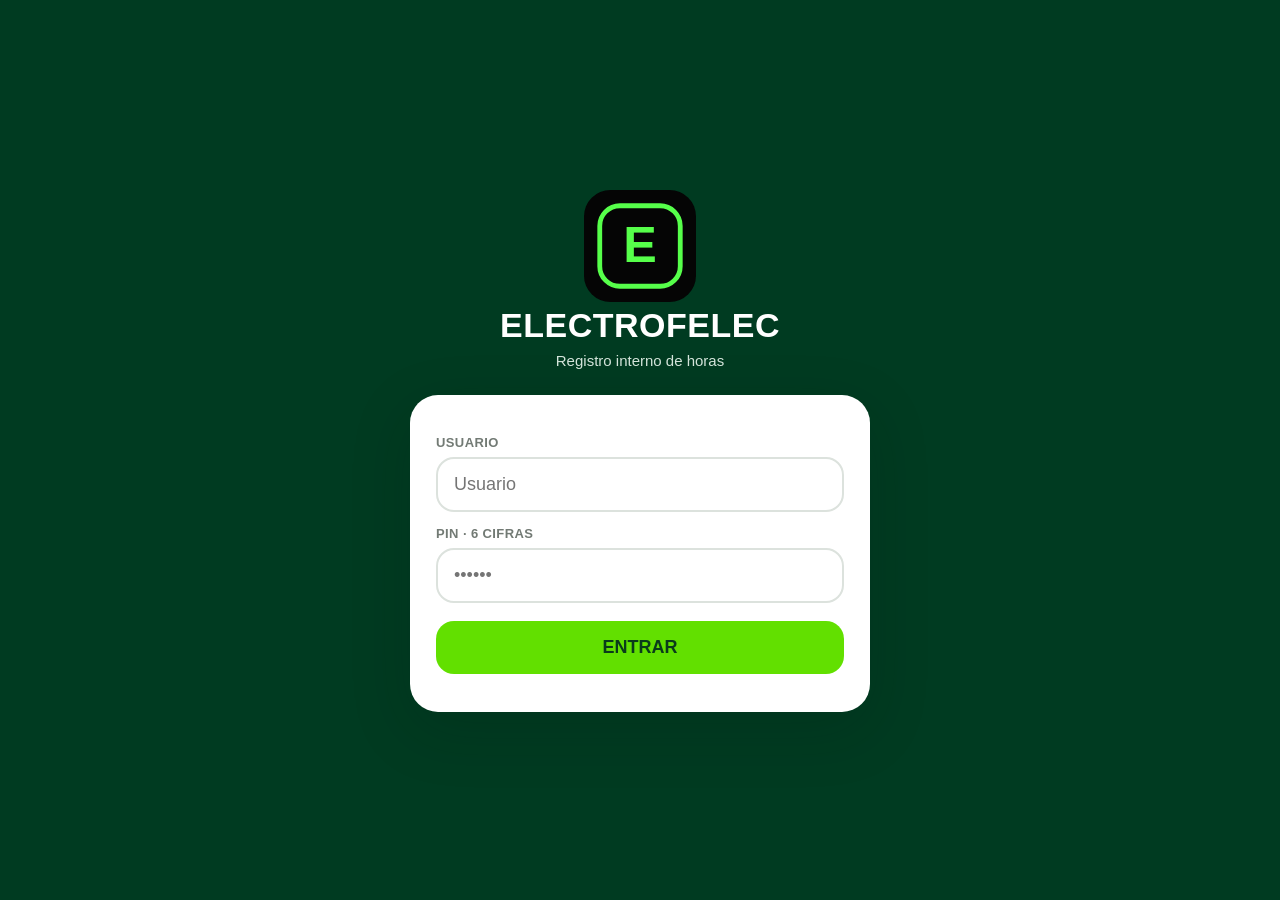
==== commit 1c6a5b7e: "Rebuild PWA to match Android app" ====
--- a/index.html
+++ b/index.html
@@ -3,7 +3,7 @@
 <head>
 <meta charset="utf-8">
 <meta name="viewport" content="width=device-width,initial-scale=1,viewport-fit=cover,user-scalable=no">
-<meta name="theme-color" content="#050505">
+<meta name="theme-color" content="#003b21">
 <meta name="apple-mobile-web-app-capable" content="yes">
 <meta name="apple-mobile-web-app-status-bar-style" content="black-translucent">
 <meta name="apple-mobile-web-app-title" content="Electrofelec">
@@ -12,96 +12,36 @@
 <link rel="icon" href="./icon.svg" type="image/svg+xml">
 <link rel="apple-touch-icon" href="./icon.svg">
 <title>Electrofelec Fichajes</title>
-<style>
-:root{--g:#4cff41;--g2:#98ff91;--bg:#050505;--panel:#0c0c0c;--card:#111;--line:#242424;--line2:#343434;--text:#f7f7f7;--muted:#8b8b8b;--red:#ff6b6b;--blue:#7cc8ff;--yellow:#ffe274;--safeB:env(safe-area-inset-bottom)}
-*{box-sizing:border-box;-webkit-tap-highlight-color:transparent}html,body{margin:0;min-height:100%;background:var(--bg);color:var(--text);font-family:-apple-system,BlinkMacSystemFont,"Segoe UI",Roboto,Arial,sans-serif}body{padding-top:env(safe-area-inset-top);overscroll-behavior-y:none}.hidden{display:none!important}
-.shell{max-width:680px;margin:0 auto;padding:0 14px calc(92px + var(--safeB))}.topbar{height:72px;display:flex;align-items:center;justify-content:space-between;border-bottom:1px solid #171717;margin-bottom:15px}.brand{display:flex;align-items:center;gap:11px;min-width:0}.brandIcon{width:42px;height:42px;border-radius:13px;background:#0b190a;border:1px solid #2d7e28;display:grid;place-items:center;box-shadow:0 0 18px #4cff4120;overflow:hidden}.brandIcon img{width:34px;height:34px}.brandText{min-width:0}.brandText strong{display:block;font-size:16px;line-height:1.1;white-space:nowrap;overflow:hidden;text-overflow:ellipsis}.brandText span{font-size:11px;color:var(--muted)}.sync{font-size:10px;color:var(--g);border:1px solid #245c20;background:#0c1d0b;padding:5px 8px;border-radius:999px;white-space:nowrap}
-.card{background:linear-gradient(180deg,#121212,#0e0e0e);border:1px solid var(--line);border-radius:18px;padding:16px;margin-bottom:13px;box-shadow:0 8px 30px #00000028}.cardTitle{font-weight:800;font-size:17px;margin:0}.sub{font-size:12px;color:var(--muted);margin-top:4px}.sectionHead{display:flex;align-items:center;justify-content:space-between;gap:10px;margin-bottom:14px}.accent{color:var(--g)}
-.loginWrap{padding-top:7vh}.loginLogo{width:82px;height:82px;margin:0 auto 18px;border-radius:25px;background:#0a1809;border:1px solid #2c7327;display:grid;place-items:center;box-shadow:0 0 34px #4cff4125}.loginLogo img{width:67px;height:67px}.loginTitle{text-align:center;font-size:24px;font-weight:900;margin-bottom:4px}.loginSub{text-align:center;color:var(--muted);font-size:13px;margin-bottom:22px}
-label{display:block;color:#aaa;font-size:11px;font-weight:700;text-transform:uppercase;letter-spacing:.35px;margin:13px 0 6px}.field,input,select,textarea{width:100%;border:1px solid #303030;border-radius:12px;background:#080808;color:#fff;font-size:16px;outline:none;padding:13px 12px;appearance:none}input:focus,select:focus,textarea:focus{border-color:#397d35;box-shadow:0 0 0 2px #4cff4110}textarea{min-height:72px;resize:none}.btn{width:100%;border:0;border-radius:13px;padding:14px 15px;font-size:15px;font-weight:900;background:var(--g);color:#071006}.btn:active{transform:scale(.99)}.btn.secondary{background:#191919;color:#eee;border:1px solid #333}.btn.danger{background:#241010;color:#ff9494;border:1px solid #522020}.grid2{display:grid;grid-template-columns:1fr 1fr;gap:10px}.msg{font-size:12px;margin-top:10px;min-height:16px}.error{color:#ff8585}.ok{color:var(--g)}
-.dateHero{display:flex;align-items:center;justify-content:space-between;gap:10px}.dateHero .big{font-size:24px;font-weight:900;line-height:1.05}.dateHero .small{font-size:12px;color:var(--muted);text-transform:capitalize;margin-top:5px}.todayBadge{min-width:54px;height:54px;border-radius:16px;background:#0e210c;border:1px solid #2a7625;display:grid;place-items:center;color:var(--g);font-weight:900;font-size:20px}
-.hourGrid{display:grid;grid-template-columns:1fr 1fr;gap:10px;margin-top:13px}.hourBox{background:#090909;border:1px solid #272727;border-radius:15px;padding:11px}.hourLabel{font-size:10px;color:#8f8f8f;text-transform:uppercase;font-weight:800;letter-spacing:.35px}.hourValue{font-size:25px;font-weight:900;margin:8px 0;color:#fff}.hourValue span{font-size:12px;color:#777;font-weight:600}.stepper{display:grid;grid-template-columns:42px 1fr 42px;gap:6px;align-items:center}.stepper button{height:38px;border:1px solid #303030;background:#161616;color:#fff;border-radius:10px;font-size:22px}.stepper input{text-align:center;padding:8px 4px;height:38px;font-size:15px;font-weight:800}.hourBox.extra .hourValue,.hourBox.extra input{color:var(--g)}.hourBox.fest .hourValue,.hourBox.fest input{color:var(--blue)}.hourBox.personal .hourValue,.hourBox.personal input{color:var(--yellow)}
-.saveRow{display:grid;grid-template-columns:1.6fr 1fr;gap:9px;margin-top:14px}.monthNav{display:grid;grid-template-columns:44px 1fr 44px;align-items:center;gap:8px}.circleBtn{height:42px;border-radius:12px;border:1px solid #303030;background:#151515;color:#fff;font-size:22px}.monthName{text-align:center;font-size:17px;font-weight:900;text-transform:capitalize}.payrollPeriod{text-align:center;color:#999;font-size:11px;margin:7px 0 12px}.totals{display:grid;grid-template-columns:repeat(3,1fr);gap:8px;margin-bottom:10px}.total{background:#090909;border:1px solid #252525;border-radius:13px;padding:11px 9px}.total span{display:block;color:#777;font-size:9px;font-weight:800;text-transform:uppercase}.total b{display:block;font-size:20px;margin-top:5px}.total.extra b{color:var(--g)}.total.fest b{color:var(--blue)}
-.dayRow{display:grid;grid-template-columns:44px 1fr auto;gap:10px;align-items:center;padding:11px 2px;border-bottom:1px solid #202020}.dayRow:last-child{border-bottom:0}.dayNum{width:42px;height:42px;border-radius:12px;background:#0a0a0a;border:1px solid #292929;display:grid;place-items:center;font-weight:900}.dayNum .dn{font-size:16px;line-height:1}.dayNum .dw{font-size:8px;color:#777;text-transform:uppercase;margin-top:2px}.dayMain{min-width:0}.dayMain strong{font-size:13px;display:block;white-space:nowrap;overflow:hidden;text-overflow:ellipsis}.dayMain .mini{font-size:10px;color:#777;margin-top:4px;white-space:nowrap;overflow:hidden;text-overflow:ellipsis}.chips{display:flex;gap:4px;flex-wrap:wrap;justify-content:flex-end}.chip{font-size:9px;padding:4px 6px;border-radius:999px;border:1px solid #303030;background:#161616;color:#aaa}.chip.g{color:var(--g);border-color:#285425}.chip.b{color:var(--blue);border-color:#23465d}.chip.y{color:var(--yellow);border-color:#5e5424}
-.calendarWeek{display:grid;grid-template-columns:repeat(7,1fr);gap:5px;margin-top:12px}.dow{text-align:center;color:#686868;font-size:9px;font-weight:800;padding:5px 0}.calday{aspect-ratio:1;border:1px solid #242424;background:#090909;border-radius:11px;color:#ccc;display:flex;align-items:center;justify-content:center;font-size:13px;position:relative}.calday.has:after{content:"";position:absolute;width:5px;height:5px;background:var(--g);border-radius:50%;bottom:5px}.calday.today{border-color:#2f7d2a;color:var(--g);font-weight:900}.calday.selected{background:#153012;border-color:var(--g);color:#fff}.calday.blank{visibility:hidden}
-.summaryHead,.summaryLine{display:grid;grid-template-columns:1.35fr repeat(3,.7fr);gap:5px;align-items:center}.summaryHead{font-size:9px;color:#666;text-transform:uppercase;padding:7px 0}.summaryLine{font-size:11px;padding:11px 0;border-top:1px solid #202020}.summaryLine span:not(:first-child),.summaryLine b{text-align:right}.summaryLine b{color:var(--g)}.profileLine{display:flex;justify-content:space-between;gap:12px;padding:12px 0;border-bottom:1px solid #202020;font-size:13px}.profileLine span{color:#888}.profileLine b{text-align:right}.employeeLine{padding:12px 0;border-bottom:1px solid #202020}.employeeLine:last-child{border-bottom:0}.employeeName{font-size:13px;font-weight:800}.employeeStats{display:flex;gap:8px;flex-wrap:wrap;margin-top:6px;font-size:10px;color:#888}.employeeStats b{color:#ddd}
-.bottomNav{position:fixed;left:0;right:0;bottom:0;z-index:99;background:#080808f5;backdrop-filter:blur(16px);border-top:1px solid #242424;padding:7px 5px calc(7px + var(--safeB));display:flex;justify-content:center}.bottomInner{width:min(680px,100%);display:flex}.navBtn{flex:1;min-width:0;border:0;background:none;color:#6f6f6f;padding:4px 1px;font-size:9px;font-weight:700}.navIcon{display:block;font-size:19px;line-height:22px;filter:grayscale(1);opacity:.75}.navBtn.active{color:var(--g)}.navBtn.active .navIcon{filter:none;opacity:1}.loading{padding:24px;text-align:center;color:#777;font-size:12px}.empty{padding:28px 10px;text-align:center;color:#666;font-size:12px}
-@media(max-width:380px){.shell{padding-left:10px;padding-right:10px}.hourGrid{gap:7px}.hourBox{padding:9px}.totals{gap:6px}.total b{font-size:18px}.navBtn{font-size:8px}.navIcon{font-size:17px}}
-</style>
+<link rel="stylesheet" href="./style.css?v=4">
 </head>
 <body>
-<div class="shell">
-  <div id="appTop" class="topbar hidden"><div class="brand"><div class="brandIcon"><img src="./icon.svg" alt="E"></div><div class="brandText"><strong>Electrofelec System</strong><span id="who">Registro de horas</span></div></div><div class="sync">● ONLINE</div></div>
-
-  <section id="login" class="loginWrap">
-    <div class="loginLogo"><img src="./icon.svg" alt="Electrofelec"></div><div class="loginTitle">Electrofelec</div><div class="loginSub">Registro interno de horas</div>
-    <div class="card"><label>Usuario</label><input id="username" autocapitalize="none" autocomplete="username" placeholder="Usuario"><label>PIN</label><input id="pin" type="password" inputmode="numeric" maxlength="6" autocomplete="current-password" placeholder="••••••"><button class="btn" id="loginBtn" style="margin-top:16px">ENTRAR</button><div id="loginMsg" class="msg"></div></div>
-  </section>
-
-  <section id="changePin" class="loginWrap hidden"><div class="loginLogo"><img src="./icon.svg" alt="Electrofelec"></div><div class="loginTitle">Nuevo PIN</div><div class="loginSub">Crea un PIN personal de 6 cifras</div><div class="card"><label>PIN actual</label><input id="oldPin" type="password" inputmode="numeric" maxlength="6"><label>PIN nuevo</label><input id="newPin" type="password" inputmode="numeric" maxlength="6"><button class="btn" id="changeBtn" style="margin-top:16px">GUARDAR PIN</button><div id="pinMsg" class="msg"></div></div></section>
-
-  <main id="app" class="hidden">
-    <section id="tabToday"><div class="card"><div class="dateHero"><div><div class="big">Hoy</div><div id="todayDate" class="small"></div></div><div id="todayBadge" class="todayBadge"></div></div><div id="todayForm"></div></div></section>
-
-    <section id="tabMonth" class="hidden"><div class="card"><div class="monthNav"><button id="prevMonth" class="circleBtn">‹</button><div id="monthLabel" class="monthName"></div><button id="nextMonth" class="circleBtn">›</button></div><div id="monthPeriod" class="payrollPeriod"></div><div id="monthStats" class="totals"></div><div id="monthList"></div></div></section>
-
-    <section id="tabCalendar" class="hidden"><div class="card"><div class="monthNav"><button id="prevCal" class="circleBtn">‹</button><div id="calLabel" class="monthName"></div><button id="nextCal" class="circleBtn">›</button></div><div class="calendarWeek"><div class="dow">L</div><div class="dow">M</div><div class="dow">X</div><div class="dow">J</div><div class="dow">V</div><div class="dow">S</div><div class="dow">D</div></div><div id="calendarGrid" class="calendarWeek"></div></div><div id="calendarEditor" class="card hidden"><div class="sectionHead"><div><h2 id="selectedDateTitle" class="cardTitle"></h2><div class="sub">Editar jornada</div></div></div><div id="calendarForm"></div></div></section>
-
-    <section id="tabSummary" class="hidden"><div class="card"><div class="sectionHead"><div><h2 class="cardTitle">Resumen</h2><div id="yearLabel" class="sub"></div></div></div><div id="annualStats" class="totals"></div><div class="summaryHead"><span>Periodo</span><span>Normal</span><span>Extra</span><span>Fest.</span></div><div id="summaryRows"></div><div id="summaryMsg" class="msg"></div></div></section>
-
-    <section id="tabProfile" class="hidden"><div class="card"><div class="sectionHead"><div><h2 class="cardTitle">Perfil</h2><div class="sub">Datos del trabajador</div></div></div><div id="profile"></div><button class="btn danger" id="logoutBtn" style="margin-top:18px">CERRAR SESIÓN</button></div></section>
-
-    <section id="tabCompany" class="hidden"><div class="card"><div class="sectionHead"><div><h2 class="cardTitle">Empresa</h2><div class="sub">Resumen de nómina</div></div></div><div id="companyPeriod" class="payrollPeriod"></div><div id="companyList"></div><div id="companyMsg" class="msg"></div></div></section>
+<section id="login" class="loginPage">
+  <div class="loginBox">
+    <div class="loginBrand"><img src="./icon.svg" alt="Electrofelec"><div class="name">ELECTROFELEC</div><div class="sub">Registro interno de horas</div></div>
+    <div class="loginCard"><label>USUARIO</label><input id="username" autocomplete="username" autocapitalize="none" placeholder="Usuario"><label>PIN · 6 CIFRAS</label><input id="pin" type="password" inputmode="numeric" maxlength="6" autocomplete="current-password" placeholder="••••••"><button id="loginBtn" class="primaryBtn" style="margin-top:18px">ENTRAR</button><div id="loginMsg" class="msg"></div></div>
+  </div>
+</section>
+<section id="changePin" class="loginPage hidden"><div class="loginBox"><div class="loginBrand"><img src="./icon.svg"><div class="name">NUEVO PIN</div><div class="sub">Elige un PIN personal de 6 cifras</div></div><div class="loginCard"><label>PIN ACTUAL</label><input id="oldPin" type="password" inputmode="numeric" maxlength="6"><label>PIN NUEVO</label><input id="newPin" type="password" inputmode="numeric" maxlength="6"><button id="changeBtn" class="primaryBtn" style="margin-top:18px">GUARDAR PIN</button><div id="pinMsg" class="msg"></div></div></div></section>
+<div id="main" class="appShell hidden">
+  <header class="topbar"><div class="brand"><img class="brandLogo" src="./icon.svg" alt="logo"><div class="brandWords"><div class="wordmark">ELECTROFELEC</div><div id="who" class="personName"></div></div></div><div class="online">ONLINE</div></header>
+  <main class="page">
+    <section id="tabToday"></section>
+    <section id="tabMonth" class="hidden"></section>
+    <section id="tabCalendar" class="hidden"></section>
+    <section id="tabSummary" class="hidden"></section>
+    <section id="tabProfile" class="hidden"></section>
+    <section id="tabCompany" class="hidden"></section>
   </main>
 </div>
-
-<nav id="nav" class="bottomNav hidden"><div class="bottomInner"><button class="navBtn active" data-tab="Today"><span class="navIcon">⌂</span>HOY</button><button class="navBtn" data-tab="Month"><span class="navIcon">▤</span>MES</button><button class="navBtn" data-tab="Calendar"><span class="navIcon">▦</span>CALENDARIO</button><button class="navBtn" data-tab="Summary"><span class="navIcon">∑</span>RESUMEN</button><button class="navBtn" data-tab="Profile"><span class="navIcon">●</span>PERFIL</button><button id="companyNav" class="navBtn hidden" data-tab="Company"><span class="navIcon">▣</span>EMPRESA</button></div></nav>
-
-<script>
-(()=>{
-const API='https://kbdmraxjfgtttopsyfuy.supabase.co/functions/v1/electrofelec-fichajes/api/';
-let token=localStorage.getItem('efs_token')||'',me=null,mc=new Date(),cc=new Date(),monthEntries=[],calEntries=[];
-const q=id=>document.getElementById(id),pad=n=>String(n).padStart(2,'0');
-const iso=d=>d.getFullYear()+'-'+pad(d.getMonth()+1)+'-'+pad(d.getDate());
-const esc=s=>String(s??'').replace(/[&<>"']/g,c=>({'&':'&amp;','<':'&lt;','>':'&gt;','"':'&quot;',"'":'&#39;'}[c]));
-const fmt=n=>{n=Number(n||0);return Number.isInteger(n)?String(n):String(Math.round(n*100)/100)};
-const n=x=>Number(x||0);
-function setMsg(id,t,ok=false){const e=q(id);e.textContent=t||'';e.className='msg '+(t?(ok?'ok':'error'):'')}
-async function api(path,body){try{const r=await fetch(API+path,{method:'POST',headers:{'Content-Type':'application/json'},body:JSON.stringify(body||{})});const j=await r.json().catch(()=>({ok:false,error:'Respuesta no válida'}));if(!r.ok&&j.ok!==false)j.ok=false;return j}catch{return {ok:false,error:'Sin conexión. Inténtalo de nuevo.'}}}
-function payrollBounds(y,m){return {start:new Date(y,m-1,21,12),end:new Date(y,m,20,12)}}
-function periodText(a,b){return `${pad(a.getDate())}/${pad(a.getMonth()+1)} → ${pad(b.getDate())}/${pad(b.getMonth()+1)}`}
-function dateLong(d){return d.toLocaleDateString('es-ES',{weekday:'long',day:'numeric',month:'long',year:'numeric'})}
-function getField(root,f){return root.querySelector(`[data-f="${f}"]`)}
-function step(root,f,delta){const el=getField(root,f);el.value=Math.max(0,Math.round((n(el.value)+delta)*100)/100);syncHourValues(root)}
-function syncHourValues(root){['normal','extra','holiday','personal'].forEach(f=>{const v=root.querySelector(`[data-v="${f}"]`);if(v)v.innerHTML=`${fmt(getField(root,f)?.value)} <span>h</span>`})}
-function hourBox(label,f,value,cls=''){return `<div class="hourBox ${cls}"><div class="hourLabel">${label}</div><div class="hourValue" data-v="${f}">${fmt(value)} <span>h</span></div><div class="stepper"><button type="button" data-step="${f}" data-d="-0.25">−</button><input data-f="${f}" type="number" step="0.25" min="0" value="${n(value)}"><button type="button" data-step="${f}" data-d="0.25">+</button></div></div>`}
-function renderForm(root,date,entry={}){root.innerHTML=`<div class="hourGrid">${hourBox('Normales','normal',entry.normal,'')}${hourBox('Extra','extra',entry.extra,'extra')}${hourBox('Festivas','holiday',entry.holiday,'fest')}${hourBox('Personales','personal',entry.personal,'personal')}</div><label>Incidencia</label><select data-f="incident"><option value="">Ninguna</option><option value="vacation">Vacaciones</option><option value="sick_leave">Baja / IT</option><option value="absence">Ausencia</option><option value="personal">Personal</option></select><label>Obra / centro</label><input data-f="worksite" value="${esc(entry.worksite||'')}" placeholder="Obra o cliente"><label>Observaciones</label><textarea data-f="notes" placeholder="Observaciones">${esc(entry.notes||'')}</textarea><div class="saveRow"><button class="btn" data-action="save">GUARDAR</button><button class="btn secondary" data-action="clear">BORRAR</button></div><div class="msg" data-f="msg"></div>`;
- getField(root,'incident').value=entry.incident||'';
- root.querySelectorAll('[data-step]').forEach(b=>b.onclick=()=>step(root,b.dataset.step,n(b.dataset.d)));
- root.querySelectorAll('input[type=number]').forEach(x=>x.oninput=()=>syncHourValues(root));
- root.querySelector('[data-action=save]').onclick=()=>saveFromForm(root,date);
- root.querySelector('[data-action=clear]').onclick=()=>clearDate(root,date);
-}
-async function saveFromForm(root,date){const out=getField(root,'msg');out.textContent='Guardando…';out.className='msg';const r=await api('save',{p_session_token:token,p_work_date:date,p_normal:n(getField(root,'normal').value),p_extra:n(getField(root,'extra').value),p_holiday:n(getField(root,'holiday').value),p_personal:n(getField(root,'personal').value),p_worksite:getField(root,'worksite').value,p_incident:getField(root,'incident').value||null,p_notes:getField(root,'notes').value,p_employee_id:null});if(!r.ok){out.textContent=r.error||'No se pudo guardar';out.className='msg error';return}out.textContent='Guardado y sincronizado';out.className='msg ok';if(date===iso(new Date()))loadToday();}
-async function clearDate(root,date){if(!confirm('¿Borrar los datos de este día?'))return;const out=getField(root,'msg');const r=await api('clear',{p_session_token:token,p_work_date:date,p_employee_id:null});if(!r.ok){out.textContent=r.error||'No se pudo borrar';out.className='msg error';return}renderForm(root,date,{});const m=getField(root,'msg');m.textContent='Día borrado';m.className='msg ok';}
-function showApp(){q('login').classList.add('hidden');q('changePin').classList.add('hidden');q('app').classList.remove('hidden');q('appTop').classList.remove('hidden');q('nav').classList.remove('hidden');q('who').textContent=me.full_name||'Registro de horas';q('companyNav').classList.toggle('hidden',me.role!=='admin');q('profile').innerHTML=`<div class="profileLine"><span>Nombre</span><b>${esc(me.full_name)}</b></div><div class="profileLine"><span>Rol</span><b>${me.role==='admin'?'Administrador':'Trabajador'}</b></div><div class="profileLine"><span>Vacaciones anuales</span><b class="accent">${n(me.annual_vacation_days||30)} días</b></div><div class="profileLine"><span>Horas personales</span><b class="accent">${n(me.annual_personal_hours||12)} h</b></div>`;loadToday()}
-async function boot(){if(!token)return;const r=await api('me',{p_session_token:token});if(!r.ok){localStorage.removeItem('efs_token');token='';return}me=r;showApp()}
-q('loginBtn').onclick=async()=>{const u=q('username').value.trim(),p=q('pin').value.trim();if(!u||p.length!==6){setMsg('loginMsg','Introduce usuario y PIN de 6 cifras');return}q('loginBtn').textContent='ENTRANDO…';const r=await api('login',{p_username:u,p_pin:p});q('loginBtn').textContent='ENTRAR';if(!r.ok){setMsg('loginMsg',r.error||'No se pudo iniciar sesión');return}token=r.session_token;localStorage.setItem('efs_token',token);if(r.must_change_pin){q('login').classList.add('hidden');q('changePin').classList.remove('hidden');q('oldPin').value=p;return}const m=await api('me',{p_session_token:token});if(!m.ok){setMsg('loginMsg',m.error||'Error cargando perfil');return}me=m;showApp()}
-q('changeBtn').onclick=async()=>{const o=q('oldPin').value.trim(),nn=q('newPin').value.trim();if(nn.length!==6){setMsg('pinMsg','El PIN nuevo debe tener 6 cifras');return}const r=await api('change-pin',{p_session_token:token,p_current_pin:o,p_new_pin:nn});if(!r.ok){setMsg('pinMsg',r.error||'No se pudo cambiar');return}me=await api('me',{p_session_token:token});showApp()}
-async function loadToday(){const d=new Date(),s=iso(d);q('todayDate').textContent=dateLong(d);q('todayBadge').textContent=d.getDate();const r=await api('entries',{p_session_token:token,p_start_date:s,p_end_date:s,p_employee_id:null});if(!r.ok){q('todayForm').innerHTML=`<div class="error">${esc(r.error)}</div>`;return}renderForm(q('todayForm'),s,(r.entries||[])[0]||{})}
-async function loadMonth(){q('monthLabel').textContent=mc.toLocaleDateString('es-ES',{month:'long',year:'numeric'});q('monthStats').innerHTML='<div class="loading" style="grid-column:1/-1">Cargando…</div>';q('monthList').innerHTML='';const naturalA=new Date(mc.getFullYear(),mc.getMonth(),1,12),naturalB=new Date(mc.getFullYear(),mc.getMonth()+1,0,12),pb=payrollBounds(mc.getFullYear(),mc.getMonth());q('monthPeriod').textContent='Nómina '+periodText(pb.start,pb.end);const [rn,rp]=await Promise.all([api('entries',{p_session_token:token,p_start_date:iso(naturalA),p_end_date:iso(naturalB),p_employee_id:null}),api('entries',{p_session_token:token,p_start_date:iso(pb.start),p_end_date:iso(pb.end),p_employee_id:null})]);if(!rn.ok||!rp.ok){q('monthStats').innerHTML='';q('monthList').innerHTML=`<div class="error">${esc((!rn.ok?rn.error:rp.error)||'Error cargando mes')}</div>`;return}monthEntries=rn.entries||[];let t={normal:0,extra:0,holiday:0};(rp.entries||[]).forEach(e=>{t.normal+=n(e.normal);t.extra+=n(e.extra);t.holiday+=n(e.holiday)});q('monthStats').innerHTML=`<div class="total"><span>Normal</span><b>${fmt(t.normal)} h</b></div><div class="total extra"><span>Extra</span><b>${fmt(t.extra)} h</b></div><div class="total fest"><span>Festivo</span><b>${fmt(t.holiday)} h</b></div>`;if(!monthEntries.length){q('monthList').innerHTML='<div class="empty">No hay registros en este mes</div>';return}q('monthList').innerHTML=monthEntries.map(e=>{const d=new Date(e.date+'T12:00:00'),chips=[];if(n(e.normal))chips.push(`<span class="chip">${fmt(e.normal)}N</span>`);if(n(e.extra))chips.push(`<span class="chip g">${fmt(e.extra)}E</span>`);if(n(e.holiday))chips.push(`<span class="chip b">${fmt(e.holiday)}F</span>`);if(n(e.personal))chips.push(`<span class="chip y">${fmt(e.personal)}P</span>`);if(e.incident==='vacation')chips.push('<span class="chip y">VC</span>');if(e.incident==='sick_leave')chips.push('<span class="chip">IT</span>');return `<div class="dayRow"><div class="dayNum"><div><div class="dn">${d.getDate()}</div><div class="dw">${d.toLocaleDateString('es-ES',{weekday:'short'}).replace('.','')}</div></div></div><div class="dayMain"><strong>${esc(e.worksite||'Sin obra')}</strong><div class="mini">${esc(e.notes||'')}</div></div><div class="chips">${chips.join('')}</div></div>`}).join('')}
-q('prevMonth').onclick=()=>{mc=new Date(mc.getFullYear(),mc.getMonth()-1,1,12);loadMonth()};q('nextMonth').onclick=()=>{mc=new Date(mc.getFullYear(),mc.getMonth()+1,1,12);loadMonth()};
-async function loadCalendar(){q('calLabel').textContent=cc.toLocaleDateString('es-ES',{month:'long',year:'numeric'});q('calendarEditor').classList.add('hidden');const a=new Date(cc.getFullYear(),cc.getMonth(),1,12),b=new Date(cc.getFullYear(),cc.getMonth()+1,0,12),r=await api('entries',{p_session_token:token,p_start_date:iso(a),p_end_date:iso(b),p_employee_id:null});if(!r.ok){q('calendarGrid').innerHTML=`<div class="error">${esc(r.error)}</div>`;return}calEntries=r.entries||[];const map=new Map(calEntries.map(x=>[x.date,x]));let html='',first=(a.getDay()+6)%7;for(let i=0;i<first;i++)html+='<div class="calday blank"></div>';for(let day=1;day<=b.getDate();day++){const d=new Date(cc.getFullYear(),cc.getMonth(),day,12),s=iso(d),has=map.has(s),today=s===iso(new Date());html+=`<button class="calday ${has?'has':''} ${today?'today':''}" data-date="${s}">${day}</button>`}q('calendarGrid').innerHTML=html;q('calendarGrid').querySelectorAll('[data-date]').forEach(btn=>btn.onclick=()=>selectCalendarDate(btn.dataset.date,map.get(btn.dataset.date)||{}))}
-function selectCalendarDate(s,e){q('calendarGrid').querySelectorAll('.calday').forEach(x=>x.classList.toggle('selected',x.dataset.date===s));const d=new Date(s+'T12:00:00');q('selectedDateTitle').textContent=d.toLocaleDateString('es-ES',{weekday:'long',day:'numeric',month:'long'});q('calendarEditor').classList.remove('hidden');renderForm(q('calendarForm'),s,e);setTimeout(()=>q('calendarEditor').scrollIntoView({behavior:'smooth',block:'start'}),50)}
-q('prevCal').onclick=()=>{cc=new Date(cc.getFullYear(),cc.getMonth()-1,1,12);loadCalendar()};q('nextCal').onclick=()=>{cc=new Date(cc.getFullYear(),cc.getMonth()+1,1,12);loadCalendar()};
-async function loadSummary(){const y=new Date().getFullYear();q('yearLabel').textContent='Nóminas '+y;q('annualStats').innerHTML='<div class="loading" style="grid-column:1/-1">Cargando…</div>';q('summaryRows').innerHTML='';const start=new Date(y-1,11,21,12),end=new Date(y,11,20,12),r=await api('entries',{p_session_token:token,p_start_date:iso(start),p_end_date:iso(end),p_employee_id:null});if(!r.ok){q('annualStats').innerHTML='';setMsg('summaryMsg',r.error||'Error cargando resumen');return}const buckets=Array.from({length:12},()=>({normal:0,extra:0,holiday:0}));(r.entries||[]).forEach(e=>{const d=new Date(e.date+'T12:00:00');let idx=d.getMonth();if(d.getDate()>=21)idx=(d.getMonth()+1)%12;if(d.getFullYear()===y-1&&idx!==0)return;buckets[idx].normal+=n(e.normal);buckets[idx].extra+=n(e.extra);buckets[idx].holiday+=n(e.holiday)});let all={normal:0,extra:0,holiday:0};buckets.forEach(x=>{all.normal+=x.normal;all.extra+=x.extra;all.holiday+=x.holiday});q('annualStats').innerHTML=`<div class="total"><span>Normal</span><b>${fmt(all.normal)} h</b></div><div class="total extra"><span>Extra</span><b>${fmt(all.extra)} h</b></div><div class="total fest"><span>Festivo</span><b>${fmt(all.holiday)} h</b></div>`;const names=['Enero','Febrero','Marzo','Abril','Mayo','Junio','Julio','Agosto','Septiembre','Octubre','Noviembre','Diciembre'];q('summaryRows').innerHTML=buckets.map((x,i)=>`<div class="summaryLine"><span>${names[i]}</span><span>${fmt(x.normal)}</span><b>${fmt(x.extra)}</b><span>${fmt(x.holiday)}</span></div>`).join('');setMsg('summaryMsg','',true)}
-async function loadCompany(){if(me.role!=='admin')return;const now=new Date(),pm=now.getDate()<=20?now.getMonth():now.getMonth()+1,py=pm>11?now.getFullYear()+1:now.getFullYear(),m=pm%12,pb=payrollBounds(py,m);q('companyPeriod').textContent='Periodo '+periodText(pb.start,pb.end);q('companyList').innerHTML='<div class="loading">Cargando empresa…</div>';const r=await api('admin/summary',{p_session_token:token,p_start_date:new Date(py,m,1,12).toISOString().slice(0,10),p_end_date:new Date(py,m+1,0,12).toISOString().slice(0,10)});if(!r.ok){q('companyList').innerHTML='';setMsg('companyMsg',r.error||'Error cargando empresa');return}q('companyList').innerHTML=(r.employees||[]).map(e=>`<div class="employeeLine"><div class="employeeName">${esc(e.full_name)}</div><div class="employeeStats"><span>Normal <b>${fmt(e.normal)}h</b></span><span>Extra <b class="accent">${fmt(e.extra)}h</b></span><span>Fest. <b>${fmt(e.holiday)}h</b></span><span>VC <b>${fmt(e.vacations)}d</b></span></div></div>`).join('')||'<div class="empty">Sin trabajadores</div>'}
-function switchTab(tab){document.querySelectorAll('.navBtn').forEach(b=>b.classList.toggle('active',b.dataset.tab===tab));['Today','Month','Calendar','Summary','Profile','Company'].forEach(t=>q('tab'+t).classList.toggle('hidden',t!==tab));window.scrollTo({top:0,behavior:'instant'});if(tab==='Today')loadToday();if(tab==='Month')loadMonth();if(tab==='Calendar')loadCalendar();if(tab==='Summary')loadSummary();if(tab==='Company')loadCompany()}
-document.querySelectorAll('.navBtn').forEach(b=>b.onclick=()=>switchTab(b.dataset.tab));
-q('logoutBtn').onclick=async()=>{try{await api('logout',{p_session_token:token})}catch{}localStorage.removeItem('efs_token');location.reload()};
-if('serviceWorker'in navigator)navigator.serviceWorker.register('./sw.js').catch(()=>{});
-boot();
-})();
-</script>
+<nav id="bottomNav" class="bottomNav hidden"><div class="bottomInner">
+  <button class="navBtn active" data-tab="Today"><span class="ico">⌂</span>HOY</button>
+  <button class="navBtn" data-tab="Month"><span class="ico">▤</span>MES</button>
+  <button class="navBtn" data-tab="Calendar"><span class="ico">▦</span>CALENDARIO</button>
+  <button class="navBtn" data-tab="Summary"><span class="ico">∑</span>RESUMEN</button>
+  <button class="navBtn" data-tab="Profile"><span class="ico">●</span>PERFIL</button>
+  <button id="companyBtn" class="navBtn adminOnly hidden" data-tab="Company"><span class="ico">▣</span>EMPRESA</button>
+</div></nav>
+<div id="editModal" class="modal hidden"><div class="modalPanel"><div class="modalHead"><div><div id="editTitle" class="modalTitle">Editar día</div><div class="period" style="text-align:left;margin:4px 0 0">Editar jornada</div></div><button id="closeEdit" class="closeX">×</button></div><div id="editBody"></div></div></div>
+<script src="./app.js?v=4"></script>
 </body>
-</html>+</html>
--- a/style.css
+++ b/style.css
@@ -0,0 +1,25 @@
+:root{
+  --deep:#003b21; --deep2:#004529; --green:#62e000; --lime:#82ef00;
+  --soft:#e9f9e3; --soft2:#f0fbea; --bg:#f7f9f7; --card:#ffffff;
+  --text:#141914; --muted:#7d847f; --line:#dce2dd; --line2:#cfd7d1;
+  --red:#c64d4d; --blue:#3f91c9; --gold:#c49400; --safe:env(safe-area-inset-bottom)
+}
+*{box-sizing:border-box;-webkit-tap-highlight-color:transparent}
+html,body{margin:0;min-height:100%;background:var(--bg);color:var(--text);font-family:-apple-system,BlinkMacSystemFont,"Segoe UI",Roboto,Arial,sans-serif}
+body{padding-top:env(safe-area-inset-top);overscroll-behavior-y:none}.hidden{display:none!important}
+.appShell{width:min(100%,720px);min-height:100vh;margin:0 auto;background:var(--bg);padding-bottom:calc(88px + var(--safe));box-shadow:0 0 0 1px #00000008}
+.topbar{height:138px;background:var(--deep);color:#fff;display:flex;align-items:center;justify-content:space-between;padding:18px 26px 15px;gap:12px}
+.brand{display:flex;align-items:center;gap:14px;min-width:0}.brandLogo{width:88px;height:88px;object-fit:contain;flex:0 0 auto}.brandWords{min-width:0}.wordmark{font-size:29px;line-height:1;font-weight:900;letter-spacing:.4px;white-space:nowrap}.personName{font-size:20px;color:#e5efe8;margin-top:8px;white-space:nowrap;overflow:hidden;text-overflow:ellipsis;max-width:430px}
+.online{background:var(--green);color:#073a17;border-radius:28px;padding:13px 18px;font-weight:800;font-size:14px;white-space:nowrap}
+.page{padding:30px 30px 24px}.card{background:var(--card);border:2px solid var(--line);border-radius:30px;padding:28px;margin-bottom:22px}.card.flat{padding:0;overflow:hidden}
+.loginPage{min-height:100vh;background:var(--deep);padding:calc(42px + env(safe-area-inset-top)) 24px 40px;display:flex;align-items:center;justify-content:center}.loginBox{width:min(100%,460px)}.loginBrand{text-align:center;color:#fff;margin-bottom:26px}.loginBrand img{width:112px;height:112px;object-fit:contain}.loginBrand .name{font-size:34px;font-weight:900;letter-spacing:.5px}.loginBrand .sub{font-size:15px;color:#d3e4da;margin-top:7px}
+.loginCard{background:#fff;border-radius:28px;padding:26px;box-shadow:0 18px 60px #001d102f}.loginCard label,.fieldLabel{display:block;font-size:13px;color:#727a74;font-weight:800;letter-spacing:.4px;margin:14px 0 7px}.loginCard input,.formInput,select,textarea{width:100%;border:2px solid var(--line);border-radius:18px;padding:15px 16px;background:#fff;color:#111;font-size:18px;outline:none}.loginCard input:focus,.formInput:focus,select:focus,textarea:focus{border-color:#9edb8f}.primaryBtn{border:0;background:var(--green);color:#0a3b1b;border-radius:18px;padding:16px;font-weight:900;font-size:18px;width:100%}.secondaryBtn{border:2px solid var(--line);background:#fff;color:var(--deep);border-radius:18px;padding:14px;font-weight:800;font-size:16px}.dangerBtn{border:2px solid #efcccc;background:#fff3f3;color:#a53f3f;border-radius:18px;padding:14px;font-weight:800;font-size:16px}.msg{font-size:14px;margin-top:12px}.msg.error{color:#b33e3e}.msg.ok{color:#24772a}
+.dayNav{display:grid;grid-template-columns:90px 1fr 90px;align-items:center;gap:18px}.navArrow{height:90px;border:0;border-radius:27px;background:var(--soft);color:var(--deep);font-size:52px;font-weight:300}.dayTitle{text-align:center}.dayTitle strong{display:block;font-size:34px;line-height:1.14}.dayTitle span{display:block;color:var(--muted);font-size:18px;margin-top:8px}.backToday{display:block;margin:24px auto 2px;border:0;background:none;color:var(--deep);font-weight:800;font-size:18px}.workType{background:var(--soft);border-radius:24px;padding:21px;text-align:center;color:var(--deep);font-size:20px;font-weight:800;margin:0 0 38px}
+.sectionTitle{font-size:31px;font-weight:800;margin:0 0 24px}.hourGrid{display:grid;grid-template-columns:1fr 1fr;gap:20px}.hourCard{border:2px solid var(--line);border-radius:29px;padding:26px 20px 22px;text-align:center;background:#fff}.hourLabel{font-size:20px;color:#747d77;font-weight:800}.hourNum{font-size:56px;line-height:1;color:var(--deep);margin:26px 0 22px}.hourControls{display:grid;grid-template-columns:1fr 1fr;gap:14px}.hourControls button{height:72px;border:0;border-radius:22px;background:var(--soft);color:var(--deep);font-size:38px;font-weight:700}.hourControls button:active{background:#d9f2cf}.workSection{margin-top:44px}.fieldBlock{margin-top:20px}.fieldWrap{border:2px solid var(--line);border-radius:28px;padding:23px;background:#fff}.fieldWrap .fieldLabel{margin:0 0 8px}.fieldWrap input,.fieldWrap select,.fieldWrap textarea{border:0;padding:4px 0 2px;border-radius:0;font-size:20px;background:transparent}.fieldWrap textarea{min-height:86px;resize:none}.saveRow{display:grid;grid-template-columns:1.6fr 1fr;gap:14px;margin-top:22px}.savedNotice{background:#e9f9e3;border-radius:18px;padding:12px;text-align:center;color:#34752f;font-weight:700;margin-top:14px}
+.monthNav{display:grid;grid-template-columns:72px 1fr 72px;align-items:center;gap:14px}.monthNav button{height:64px;border:0;border-radius:20px;background:var(--soft);color:var(--deep);font-size:34px}.monthName{text-align:center;font-size:27px;font-weight:900;text-transform:capitalize}.period{text-align:center;color:var(--muted);font-size:15px;margin:10px 0 22px}.summaryCards{display:grid;grid-template-columns:repeat(3,1fr);gap:12px}.sumCard{background:var(--soft2);border-radius:20px;padding:16px 12px;text-align:center}.sumCard span{display:block;color:#6e786f;font-size:12px;font-weight:800}.sumCard b{display:block;color:var(--deep);font-size:28px;margin-top:5px}.dayRow{display:grid;grid-template-columns:62px 1fr auto;gap:13px;align-items:center;padding:16px 3px;border-bottom:1px solid #e8ece9;cursor:pointer}.dayRow:last-child{border-bottom:0}.dayBubble{width:58px;height:58px;border-radius:18px;background:var(--soft2);display:grid;place-items:center;color:var(--deep);font-weight:900}.dayBubble span{display:block;font-size:18px;line-height:1}.dayBubble small{display:block;color:#7f8a80;font-size:10px;text-transform:uppercase;margin-top:3px}.dayMain{min-width:0}.dayMain b{font-size:16px}.dayMain div{font-size:12px;color:#858d87;margin-top:4px;white-space:nowrap;overflow:hidden;text-overflow:ellipsis}.chips{display:flex;gap:5px;flex-wrap:wrap;justify-content:flex-end}.chip{font-size:11px;padding:5px 8px;border-radius:999px;background:#f1f4f1;color:#707871}.chip.g{background:#e8f9e1;color:#397c34}.chip.b{background:#eaf5fb;color:#3a78a3}.chip.y{background:#fff7da;color:#917300}
+.calendarWeek{display:grid;grid-template-columns:repeat(7,1fr);gap:7px}.dow{text-align:center;color:#858c86;font-size:11px;font-weight:800;padding:8px 0}.calday{aspect-ratio:1;border:2px solid #e3e8e4;background:#fff;border-radius:15px;display:flex;align-items:center;justify-content:center;font-size:16px;color:#3d433e;position:relative}.calday.has:after{content:"";position:absolute;width:7px;height:7px;background:var(--green);border-radius:50%;bottom:7px}.calday.today{border-color:#76c866;color:var(--deep);font-weight:900}.calday.selected{background:var(--soft);border-color:#8bd47c}.calday.blank{visibility:hidden}
+.summaryHead,.summaryLine{display:grid;grid-template-columns:1.25fr repeat(3,.72fr);gap:8px;align-items:center}.summaryHead{font-size:11px;color:#818983;font-weight:800;padding:10px 0}.summaryLine{font-size:13px;padding:14px 0;border-top:1px solid #e6ebe7}.summaryLine span:not(:first-child),.summaryLine b{text-align:right}.summaryLine b{color:var(--deep)}.profileLine{display:flex;justify-content:space-between;gap:15px;padding:16px 0;border-bottom:1px solid #e6ebe7}.profileLine span{color:#7a827c}.profileLine b{text-align:right}.employeeLine{padding:15px 0;border-bottom:1px solid #e6ebe7}.employeeLine:last-child{border-bottom:0}.employeeName{font-weight:800}.employeeStats{font-size:12px;color:#7e8780;margin-top:6px}
+.bottomNav{position:fixed;left:0;right:0;bottom:0;z-index:50;background:#fff;border-top:1px solid #e1e6e2;padding:0 8px var(--safe);display:flex;justify-content:center}.bottomInner{width:min(720px,100%);display:flex;align-items:stretch}.navBtn{flex:1;border:0;background:transparent;color:#b1b6b2;font-size:11px;font-weight:700;padding:13px 3px 12px;min-width:0}.navBtn .ico{display:block;font-size:24px;line-height:27px;margin-bottom:3px}.navBtn.active{color:var(--deep);background:linear-gradient(to bottom,var(--soft) 0 8px,#fff 8px);border-radius:24px 24px 0 0}.navBtn.adminOnly.hidden{display:none!important}
+.modal{position:fixed;inset:0;background:#0008;z-index:80;display:flex;align-items:flex-end;justify-content:center}.modalPanel{width:min(720px,100%);background:var(--bg);max-height:94vh;overflow:auto;border-radius:28px 28px 0 0;padding:22px 24px calc(25px + var(--safe))}.modalHead{display:flex;justify-content:space-between;align-items:center;gap:12px}.modalTitle{font-size:24px;font-weight:900;text-transform:capitalize}.closeX{border:0;background:#fff;border:2px solid var(--line);width:46px;height:46px;border-radius:16px;font-size:25px}.loading,.empty{text-align:center;color:#8a928c;padding:28px 10px}
+@media(max-width:560px){.topbar{height:114px;padding:14px 18px}.brandLogo{width:67px;height:67px}.wordmark{font-size:24px}.personName{font-size:16px}.online{padding:10px 13px;font-size:12px}.page{padding:22px 16px 20px}.card{padding:20px;border-radius:25px}.dayNav{grid-template-columns:70px 1fr 70px;gap:10px}.navArrow{height:70px;border-radius:21px;font-size:40px}.dayTitle strong{font-size:27px}.dayTitle span{font-size:15px}.backToday{font-size:16px}.workType{font-size:17px;padding:17px;margin-bottom:28px}.sectionTitle{font-size:27px}.hourGrid{gap:12px}.hourCard{padding:20px 12px 16px;border-radius:23px}.hourLabel{font-size:16px}.hourNum{font-size:48px;margin:22px 0 18px}.hourControls{gap:10px}.hourControls button{height:60px;border-radius:18px;font-size:34px}.workSection{margin-top:34px}.fieldWrap{border-radius:23px;padding:18px}.fieldWrap input,.fieldWrap select,.fieldWrap textarea{font-size:18px}.monthName{font-size:22px}.summaryCards{gap:8px}.sumCard b{font-size:23px}.bottomNav{padding-left:3px;padding-right:3px}.navBtn{font-size:9px;padding-left:1px;padding-right:1px}.navBtn .ico{font-size:21px}}
+@media(max-width:380px){.brandLogo{width:58px;height:58px}.wordmark{font-size:21px}.personName{font-size:14px}.online{display:none}.hourLabel{font-size:14px}.hourNum{font-size:42px}.hourControls button{height:54px}.navBtn{font-size:8px}}
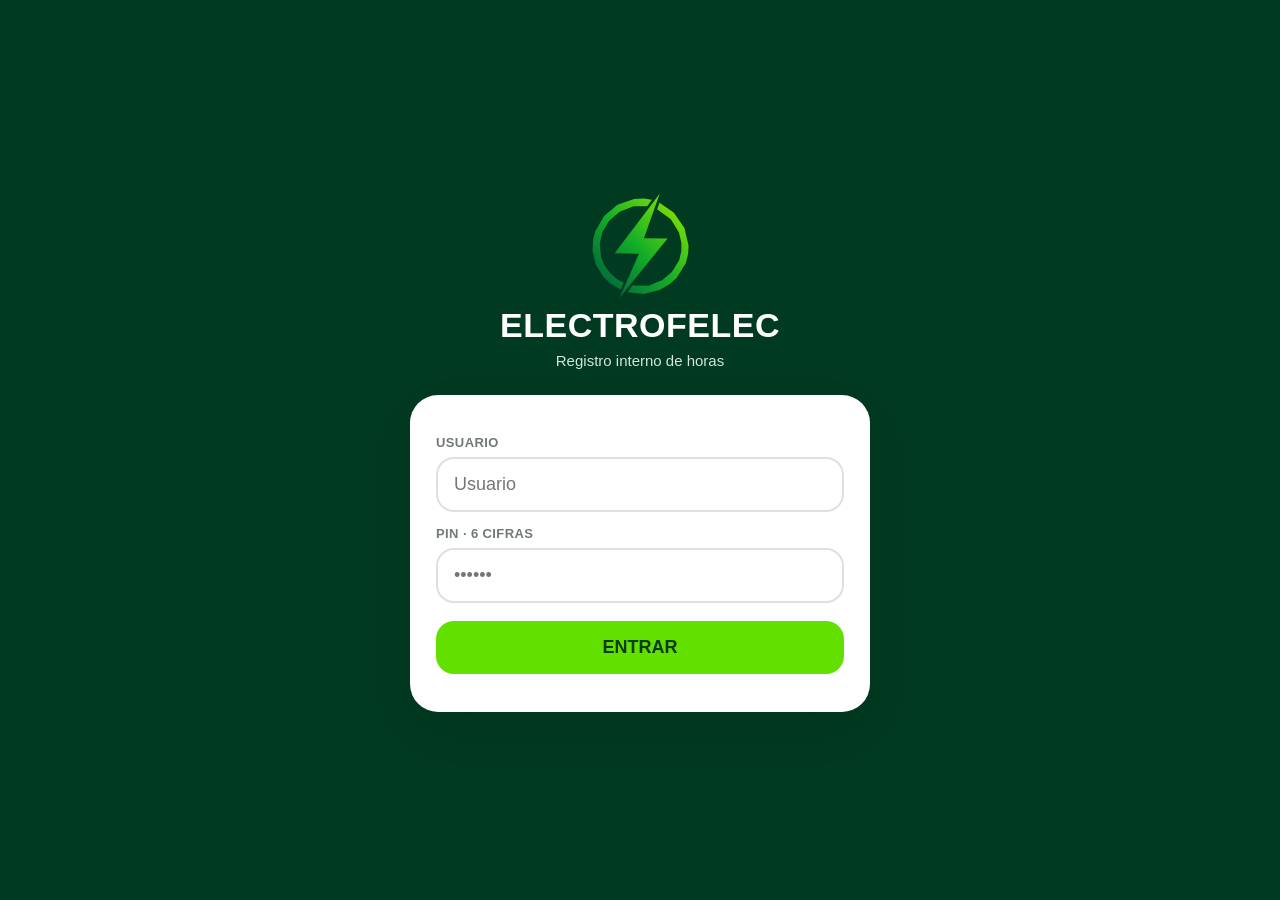
==== commit af919896: "Match Android green background and refresh assets" ====
--- a/index.html
+++ b/index.html
@@ -8,22 +8,23 @@
 <meta name="apple-mobile-web-app-status-bar-style" content="black-translucent">
 <meta name="apple-mobile-web-app-title" content="Electrofelec">
 <meta name="format-detection" content="telephone=no">
-<link rel="manifest" href="./manifest.webmanifest">
-<link rel="icon" href="./icon.svg" type="image/svg+xml">
-<link rel="apple-touch-icon" href="./icon.svg">
+<link rel="manifest" href="./manifest.webmanifest?v=5">
+<link rel="icon" href="./icon.svg?v=5" type="image/svg+xml">
+<link rel="apple-touch-icon" href="./icon.svg?v=5">
 <title>Electrofelec Fichajes</title>
-<link rel="stylesheet" href="./style.css?v=4">
+<link rel="stylesheet" href="./style.css?v=5">
+<style>html,body{background:#003b21!important}.appShell{background:#f1f6f1!important}.loginPage{background:#003b21!important}</style>
 </head>
 <body>
 <section id="login" class="loginPage">
   <div class="loginBox">
-    <div class="loginBrand"><img src="./icon.svg" alt="Electrofelec"><div class="name">ELECTROFELEC</div><div class="sub">Registro interno de horas</div></div>
+    <div class="loginBrand"><img src="./icon.svg?v=5" alt="Electrofelec"><div class="name">ELECTROFELEC</div><div class="sub">Registro interno de horas</div></div>
     <div class="loginCard"><label>USUARIO</label><input id="username" autocomplete="username" autocapitalize="none" placeholder="Usuario"><label>PIN · 6 CIFRAS</label><input id="pin" type="password" inputmode="numeric" maxlength="6" autocomplete="current-password" placeholder="••••••"><button id="loginBtn" class="primaryBtn" style="margin-top:18px">ENTRAR</button><div id="loginMsg" class="msg"></div></div>
   </div>
 </section>
-<section id="changePin" class="loginPage hidden"><div class="loginBox"><div class="loginBrand"><img src="./icon.svg"><div class="name">NUEVO PIN</div><div class="sub">Elige un PIN personal de 6 cifras</div></div><div class="loginCard"><label>PIN ACTUAL</label><input id="oldPin" type="password" inputmode="numeric" maxlength="6"><label>PIN NUEVO</label><input id="newPin" type="password" inputmode="numeric" maxlength="6"><button id="changeBtn" class="primaryBtn" style="margin-top:18px">GUARDAR PIN</button><div id="pinMsg" class="msg"></div></div></div></section>
+<section id="changePin" class="loginPage hidden"><div class="loginBox"><div class="loginBrand"><img src="./icon.svg?v=5"><div class="name">NUEVO PIN</div><div class="sub">Elige un PIN personal de 6 cifras</div></div><div class="loginCard"><label>PIN ACTUAL</label><input id="oldPin" type="password" inputmode="numeric" maxlength="6"><label>PIN NUEVO</label><input id="newPin" type="password" inputmode="numeric" maxlength="6"><button id="changeBtn" class="primaryBtn" style="margin-top:18px">GUARDAR PIN</button><div id="pinMsg" class="msg"></div></div></div></section>
 <div id="main" class="appShell hidden">
-  <header class="topbar"><div class="brand"><img class="brandLogo" src="./icon.svg" alt="logo"><div class="brandWords"><div class="wordmark">ELECTROFELEC</div><div id="who" class="personName"></div></div></div><div class="online">ONLINE</div></header>
+  <header class="topbar"><div class="brand"><img class="brandLogo" src="./icon.svg?v=5" alt="logo"><div class="brandWords"><div class="wordmark">ELECTROFELEC</div><div id="who" class="personName"></div></div></div><div class="online">ONLINE</div></header>
   <main class="page">
     <section id="tabToday"></section>
     <section id="tabMonth" class="hidden"></section>
@@ -42,6 +43,6 @@
   <button id="companyBtn" class="navBtn adminOnly hidden" data-tab="Company"><span class="ico">▣</span>EMPRESA</button>
 </div></nav>
 <div id="editModal" class="modal hidden"><div class="modalPanel"><div class="modalHead"><div><div id="editTitle" class="modalTitle">Editar día</div><div class="period" style="text-align:left;margin:4px 0 0">Editar jornada</div></div><button id="closeEdit" class="closeX">×</button></div><div id="editBody"></div></div></div>
-<script src="./app.js?v=4"></script>
+<script src="./app.js?v=5"></script>
 </body>
 </html>
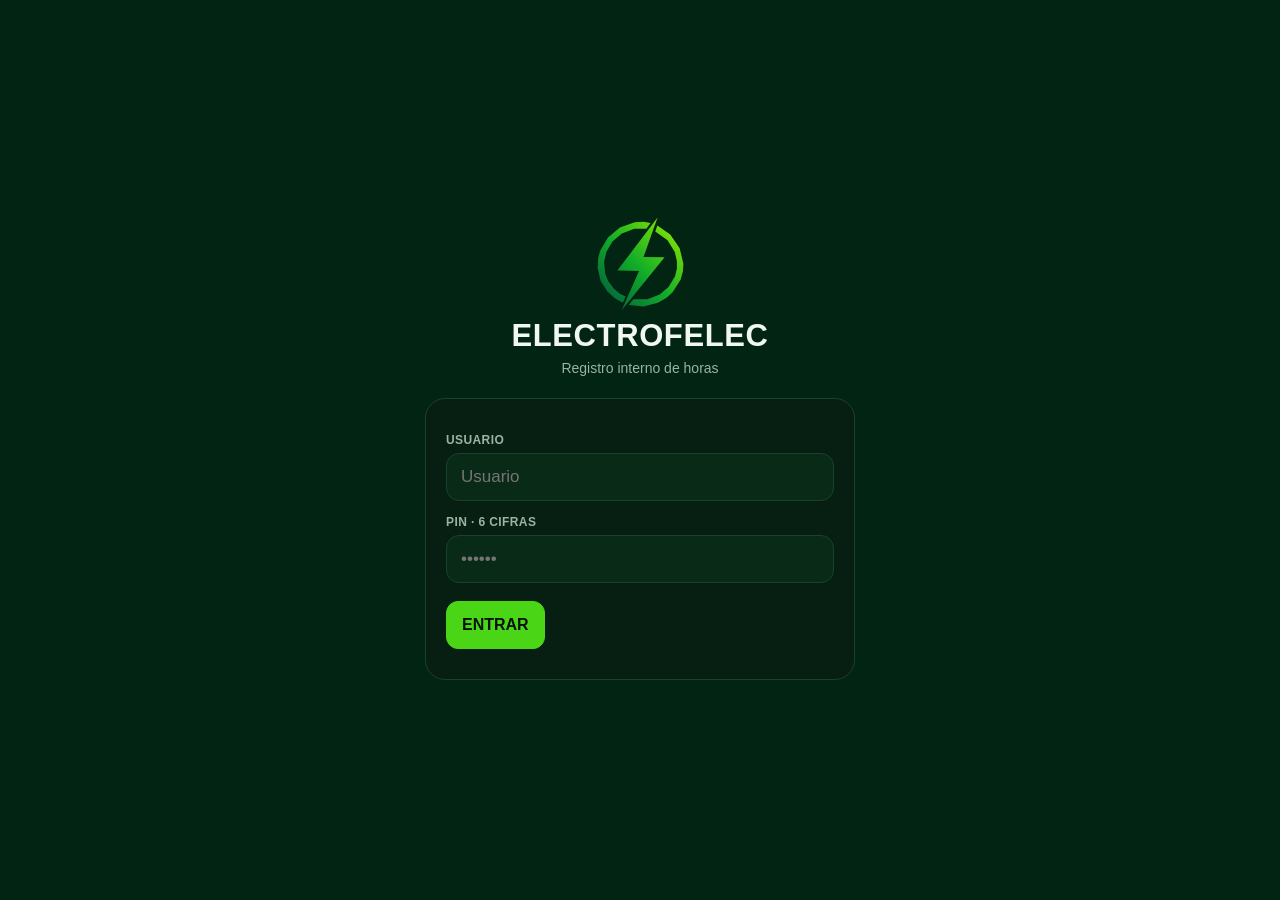
==== commit 57698ce8: "Load worker fichajes incident fix" ====
--- a/index.html
+++ b/index.html
@@ -3,46 +3,43 @@
 <head>
 <meta charset="utf-8">
 <meta name="viewport" content="width=device-width,initial-scale=1,viewport-fit=cover,user-scalable=no">
-<meta name="theme-color" content="#003b21">
+<meta name="theme-color" content="#022412">
 <meta name="apple-mobile-web-app-capable" content="yes">
 <meta name="apple-mobile-web-app-status-bar-style" content="black-translucent">
 <meta name="apple-mobile-web-app-title" content="Electrofelec">
 <meta name="format-detection" content="telephone=no">
-<link rel="manifest" href="./manifest.webmanifest?v=5">
-<link rel="icon" href="./icon.svg?v=5" type="image/svg+xml">
-<link rel="apple-touch-icon" href="./icon.svg?v=5">
+<link rel="manifest" href="./manifest.webmanifest?v=147">
+<link rel="icon" href="./icon.svg?v=147" type="image/svg+xml">
+<link rel="apple-touch-icon" href="./icon.svg?v=147">
 <title>Electrofelec Fichajes</title>
-<link rel="stylesheet" href="./style.css?v=5">
-<style>html,body{background:#003b21!important}.appShell{background:#f1f6f1!important}.loginPage{background:#003b21!important}</style>
+<link rel="stylesheet" href="./style.css?v=147">
 </head>
 <body>
 <section id="login" class="loginPage">
   <div class="loginBox">
-    <div class="loginBrand"><img src="./icon.svg?v=5" alt="Electrofelec"><div class="name">ELECTROFELEC</div><div class="sub">Registro interno de horas</div></div>
-    <div class="loginCard"><label>USUARIO</label><input id="username" autocomplete="username" autocapitalize="none" placeholder="Usuario"><label>PIN · 6 CIFRAS</label><input id="pin" type="password" inputmode="numeric" maxlength="6" autocomplete="current-password" placeholder="••••••"><button id="loginBtn" class="primaryBtn" style="margin-top:18px">ENTRAR</button><div id="loginMsg" class="msg"></div></div>
+    <div class="loginBrand"><img src="./icon.svg?v=147" alt="Electrofelec"><div class="name">ELECTROFELEC</div><div class="sub">Registro interno de horas</div></div>
+    <div class="loginCard">
+      <label>USUARIO</label><input id="username" autocomplete="username" autocapitalize="none" placeholder="Usuario">
+      <label>PIN · 6 CIFRAS</label><input id="pin" type="password" inputmode="numeric" maxlength="6" autocomplete="current-password" placeholder="••••••">
+      <button id="loginBtn" class="primaryBtn" style="margin-top:18px">ENTRAR</button><div id="loginMsg" class="msg"></div>
+    </div>
   </div>
 </section>
-<section id="changePin" class="loginPage hidden"><div class="loginBox"><div class="loginBrand"><img src="./icon.svg?v=5"><div class="name">NUEVO PIN</div><div class="sub">Elige un PIN personal de 6 cifras</div></div><div class="loginCard"><label>PIN ACTUAL</label><input id="oldPin" type="password" inputmode="numeric" maxlength="6"><label>PIN NUEVO</label><input id="newPin" type="password" inputmode="numeric" maxlength="6"><button id="changeBtn" class="primaryBtn" style="margin-top:18px">GUARDAR PIN</button><div id="pinMsg" class="msg"></div></div></div></section>
+<section id="changePin" class="loginPage hidden"><div class="loginBox"><div class="loginBrand"><img src="./icon.svg?v=147"><div class="name">NUEVO PIN</div><div class="sub">Elige un PIN personal de 6 cifras</div></div><div class="loginCard"><label>PIN ACTUAL</label><input id="oldPin" type="password" inputmode="numeric" maxlength="6"><label>PIN NUEVO</label><input id="newPin" type="password" inputmode="numeric" maxlength="6"><button id="changeBtn" class="primaryBtn" style="margin-top:18px">GUARDAR PIN</button><div id="pinMsg" class="msg"></div></div></div></section>
 <div id="main" class="appShell hidden">
-  <header class="topbar"><div class="brand"><img class="brandLogo" src="./icon.svg?v=5" alt="logo"><div class="brandWords"><div class="wordmark">ELECTROFELEC</div><div id="who" class="personName"></div></div></div><div class="online">ONLINE</div></header>
-  <main class="page">
-    <section id="tabToday"></section>
-    <section id="tabMonth" class="hidden"></section>
-    <section id="tabCalendar" class="hidden"></section>
-    <section id="tabSummary" class="hidden"></section>
-    <section id="tabProfile" class="hidden"></section>
-    <section id="tabCompany" class="hidden"></section>
-  </main>
+  <header class="topbar"><div class="brand"><img class="brandLogo" src="./icon.svg?v=147" alt="logo"><div class="brandWords"><div class="wordmark">ELECTROFELEC</div><div id="who" class="personName"></div></div></div><div id="onlineBadge" class="online">ONLINE</div></header>
+  <main id="pageRoot" class="page"></main>
 </div>
 <nav id="bottomNav" class="bottomNav hidden"><div class="bottomInner">
-  <button class="navBtn active" data-tab="Today"><span class="ico">⌂</span>HOY</button>
-  <button class="navBtn" data-tab="Month"><span class="ico">▤</span>MES</button>
-  <button class="navBtn" data-tab="Calendar"><span class="ico">▦</span>CALENDARIO</button>
-  <button class="navBtn" data-tab="Summary"><span class="ico">∑</span>RESUMEN</button>
-  <button class="navBtn" data-tab="Profile"><span class="ico">●</span>PERFIL</button>
-  <button id="companyBtn" class="navBtn adminOnly hidden" data-tab="Company"><span class="ico">▣</span>EMPRESA</button>
+  <button class="navBtn active" data-tab="today"><span class="ico">⌂</span><span>HOY</span></button>
+  <button class="navBtn" data-tab="month"><span class="ico">▦</span><span>MES</span></button>
+  <button class="navBtn" data-tab="fichajes"><span class="ico">✍</span><span>FICHAJES</span></button>
+  <button class="navBtn payrollNav" data-tab="payroll"><span class="ico">€</span><span>NÓMINAS</span><b id="payrollBadge" class="navBadge hidden">0</b></button>
+  <button class="navBtn" data-tab="more"><span class="ico">☰</span><span>MÁS</span></button>
 </div></nav>
-<div id="editModal" class="modal hidden"><div class="modalPanel"><div class="modalHead"><div><div id="editTitle" class="modalTitle">Editar día</div><div class="period" style="text-align:left;margin:4px 0 0">Editar jornada</div></div><button id="closeEdit" class="closeX">×</button></div><div id="editBody"></div></div></div>
-<script src="./app.js?v=5"></script>
+<div id="sheet" class="sheetBack hidden"><div id="sheetPanel" class="sheetPanel"></div></div>
+<div id="signatureModal" class="sheetBack hidden"><div class="sheetPanel signatureSheet"><div class="sheetTitleRow"><div><div id="sigTitle" class="sheetTitle">Firma</div><div id="sigSub" class="muted"></div></div><button id="sigClose" class="closeX">×</button></div><div class="sigBox"><canvas id="sigCanvas"></canvas></div><div class="sigActions"><button id="sigClear" class="secondaryBtn">BORRAR</button><button id="sigSave" class="primaryBtn">FIRMAR</button></div><div id="sigMsg" class="msg"></div></div></div>
+<script src="./app.js?v=147"></script>
+<script src="./app-fichajes-incident-fix-v147.js?v=1"></script>
 </body>
 </html>
--- a/style.css
+++ b/style.css
@@ -1,25 +1,19 @@
 :root{
-  --deep:#003b21; --deep2:#004529; --green:#62e000; --lime:#82ef00;
-  --soft:#e9f9e3; --soft2:#f0fbea; --bg:#f7f9f7; --card:#ffffff;
-  --text:#141914; --muted:#7d847f; --line:#dce2dd; --line2:#cfd7d1;
-  --red:#c64d4d; --blue:#3f91c9; --gold:#c49400; --safe:env(safe-area-inset-bottom)
+  --bg:#03120a;--top:#022412;--panel:#071f12;--panel2:#0a2a18;--panel3:#0c321c;
+  --green:#4ad516;--text:#f1f8f3;--muted:#99b4a2;--border:#184327;--amber:#f1bd4b;--red:#ff5b5b;
+  --safe:env(safe-area-inset-bottom)
 }
 *{box-sizing:border-box;-webkit-tap-highlight-color:transparent}
 html,body{margin:0;min-height:100%;background:var(--bg);color:var(--text);font-family:-apple-system,BlinkMacSystemFont,"Segoe UI",Roboto,Arial,sans-serif}
-body{padding-top:env(safe-area-inset-top);overscroll-behavior-y:none}.hidden{display:none!important}
-.appShell{width:min(100%,720px);min-height:100vh;margin:0 auto;background:var(--bg);padding-bottom:calc(88px + var(--safe));box-shadow:0 0 0 1px #00000008}
-.topbar{height:138px;background:var(--deep);color:#fff;display:flex;align-items:center;justify-content:space-between;padding:18px 26px 15px;gap:12px}
-.brand{display:flex;align-items:center;gap:14px;min-width:0}.brandLogo{width:88px;height:88px;object-fit:contain;flex:0 0 auto}.brandWords{min-width:0}.wordmark{font-size:29px;line-height:1;font-weight:900;letter-spacing:.4px;white-space:nowrap}.personName{font-size:20px;color:#e5efe8;margin-top:8px;white-space:nowrap;overflow:hidden;text-overflow:ellipsis;max-width:430px}
-.online{background:var(--green);color:#073a17;border-radius:28px;padding:13px 18px;font-weight:800;font-size:14px;white-space:nowrap}
-.page{padding:30px 30px 24px}.card{background:var(--card);border:2px solid var(--line);border-radius:30px;padding:28px;margin-bottom:22px}.card.flat{padding:0;overflow:hidden}
-.loginPage{min-height:100vh;background:var(--deep);padding:calc(42px + env(safe-area-inset-top)) 24px 40px;display:flex;align-items:center;justify-content:center}.loginBox{width:min(100%,460px)}.loginBrand{text-align:center;color:#fff;margin-bottom:26px}.loginBrand img{width:112px;height:112px;object-fit:contain}.loginBrand .name{font-size:34px;font-weight:900;letter-spacing:.5px}.loginBrand .sub{font-size:15px;color:#d3e4da;margin-top:7px}
-.loginCard{background:#fff;border-radius:28px;padding:26px;box-shadow:0 18px 60px #001d102f}.loginCard label,.fieldLabel{display:block;font-size:13px;color:#727a74;font-weight:800;letter-spacing:.4px;margin:14px 0 7px}.loginCard input,.formInput,select,textarea{width:100%;border:2px solid var(--line);border-radius:18px;padding:15px 16px;background:#fff;color:#111;font-size:18px;outline:none}.loginCard input:focus,.formInput:focus,select:focus,textarea:focus{border-color:#9edb8f}.primaryBtn{border:0;background:var(--green);color:#0a3b1b;border-radius:18px;padding:16px;font-weight:900;font-size:18px;width:100%}.secondaryBtn{border:2px solid var(--line);background:#fff;color:var(--deep);border-radius:18px;padding:14px;font-weight:800;font-size:16px}.dangerBtn{border:2px solid #efcccc;background:#fff3f3;color:#a53f3f;border-radius:18px;padding:14px;font-weight:800;font-size:16px}.msg{font-size:14px;margin-top:12px}.msg.error{color:#b33e3e}.msg.ok{color:#24772a}
-.dayNav{display:grid;grid-template-columns:90px 1fr 90px;align-items:center;gap:18px}.navArrow{height:90px;border:0;border-radius:27px;background:var(--soft);color:var(--deep);font-size:52px;font-weight:300}.dayTitle{text-align:center}.dayTitle strong{display:block;font-size:34px;line-height:1.14}.dayTitle span{display:block;color:var(--muted);font-size:18px;margin-top:8px}.backToday{display:block;margin:24px auto 2px;border:0;background:none;color:var(--deep);font-weight:800;font-size:18px}.workType{background:var(--soft);border-radius:24px;padding:21px;text-align:center;color:var(--deep);font-size:20px;font-weight:800;margin:0 0 38px}
-.sectionTitle{font-size:31px;font-weight:800;margin:0 0 24px}.hourGrid{display:grid;grid-template-columns:1fr 1fr;gap:20px}.hourCard{border:2px solid var(--line);border-radius:29px;padding:26px 20px 22px;text-align:center;background:#fff}.hourLabel{font-size:20px;color:#747d77;font-weight:800}.hourNum{font-size:56px;line-height:1;color:var(--deep);margin:26px 0 22px}.hourControls{display:grid;grid-template-columns:1fr 1fr;gap:14px}.hourControls button{height:72px;border:0;border-radius:22px;background:var(--soft);color:var(--deep);font-size:38px;font-weight:700}.hourControls button:active{background:#d9f2cf}.workSection{margin-top:44px}.fieldBlock{margin-top:20px}.fieldWrap{border:2px solid var(--line);border-radius:28px;padding:23px;background:#fff}.fieldWrap .fieldLabel{margin:0 0 8px}.fieldWrap input,.fieldWrap select,.fieldWrap textarea{border:0;padding:4px 0 2px;border-radius:0;font-size:20px;background:transparent}.fieldWrap textarea{min-height:86px;resize:none}.saveRow{display:grid;grid-template-columns:1.6fr 1fr;gap:14px;margin-top:22px}.savedNotice{background:#e9f9e3;border-radius:18px;padding:12px;text-align:center;color:#34752f;font-weight:700;margin-top:14px}
-.monthNav{display:grid;grid-template-columns:72px 1fr 72px;align-items:center;gap:14px}.monthNav button{height:64px;border:0;border-radius:20px;background:var(--soft);color:var(--deep);font-size:34px}.monthName{text-align:center;font-size:27px;font-weight:900;text-transform:capitalize}.period{text-align:center;color:var(--muted);font-size:15px;margin:10px 0 22px}.summaryCards{display:grid;grid-template-columns:repeat(3,1fr);gap:12px}.sumCard{background:var(--soft2);border-radius:20px;padding:16px 12px;text-align:center}.sumCard span{display:block;color:#6e786f;font-size:12px;font-weight:800}.sumCard b{display:block;color:var(--deep);font-size:28px;margin-top:5px}.dayRow{display:grid;grid-template-columns:62px 1fr auto;gap:13px;align-items:center;padding:16px 3px;border-bottom:1px solid #e8ece9;cursor:pointer}.dayRow:last-child{border-bottom:0}.dayBubble{width:58px;height:58px;border-radius:18px;background:var(--soft2);display:grid;place-items:center;color:var(--deep);font-weight:900}.dayBubble span{display:block;font-size:18px;line-height:1}.dayBubble small{display:block;color:#7f8a80;font-size:10px;text-transform:uppercase;margin-top:3px}.dayMain{min-width:0}.dayMain b{font-size:16px}.dayMain div{font-size:12px;color:#858d87;margin-top:4px;white-space:nowrap;overflow:hidden;text-overflow:ellipsis}.chips{display:flex;gap:5px;flex-wrap:wrap;justify-content:flex-end}.chip{font-size:11px;padding:5px 8px;border-radius:999px;background:#f1f4f1;color:#707871}.chip.g{background:#e8f9e1;color:#397c34}.chip.b{background:#eaf5fb;color:#3a78a3}.chip.y{background:#fff7da;color:#917300}
-.calendarWeek{display:grid;grid-template-columns:repeat(7,1fr);gap:7px}.dow{text-align:center;color:#858c86;font-size:11px;font-weight:800;padding:8px 0}.calday{aspect-ratio:1;border:2px solid #e3e8e4;background:#fff;border-radius:15px;display:flex;align-items:center;justify-content:center;font-size:16px;color:#3d433e;position:relative}.calday.has:after{content:"";position:absolute;width:7px;height:7px;background:var(--green);border-radius:50%;bottom:7px}.calday.today{border-color:#76c866;color:var(--deep);font-weight:900}.calday.selected{background:var(--soft);border-color:#8bd47c}.calday.blank{visibility:hidden}
-.summaryHead,.summaryLine{display:grid;grid-template-columns:1.25fr repeat(3,.72fr);gap:8px;align-items:center}.summaryHead{font-size:11px;color:#818983;font-weight:800;padding:10px 0}.summaryLine{font-size:13px;padding:14px 0;border-top:1px solid #e6ebe7}.summaryLine span:not(:first-child),.summaryLine b{text-align:right}.summaryLine b{color:var(--deep)}.profileLine{display:flex;justify-content:space-between;gap:15px;padding:16px 0;border-bottom:1px solid #e6ebe7}.profileLine span{color:#7a827c}.profileLine b{text-align:right}.employeeLine{padding:15px 0;border-bottom:1px solid #e6ebe7}.employeeLine:last-child{border-bottom:0}.employeeName{font-weight:800}.employeeStats{font-size:12px;color:#7e8780;margin-top:6px}
-.bottomNav{position:fixed;left:0;right:0;bottom:0;z-index:50;background:#fff;border-top:1px solid #e1e6e2;padding:0 8px var(--safe);display:flex;justify-content:center}.bottomInner{width:min(720px,100%);display:flex;align-items:stretch}.navBtn{flex:1;border:0;background:transparent;color:#b1b6b2;font-size:11px;font-weight:700;padding:13px 3px 12px;min-width:0}.navBtn .ico{display:block;font-size:24px;line-height:27px;margin-bottom:3px}.navBtn.active{color:var(--deep);background:linear-gradient(to bottom,var(--soft) 0 8px,#fff 8px);border-radius:24px 24px 0 0}.navBtn.adminOnly.hidden{display:none!important}
-.modal{position:fixed;inset:0;background:#0008;z-index:80;display:flex;align-items:flex-end;justify-content:center}.modalPanel{width:min(720px,100%);background:var(--bg);max-height:94vh;overflow:auto;border-radius:28px 28px 0 0;padding:22px 24px calc(25px + var(--safe))}.modalHead{display:flex;justify-content:space-between;align-items:center;gap:12px}.modalTitle{font-size:24px;font-weight:900;text-transform:capitalize}.closeX{border:0;background:#fff;border:2px solid var(--line);width:46px;height:46px;border-radius:16px;font-size:25px}.loading,.empty{text-align:center;color:#8a928c;padding:28px 10px}
-@media(max-width:560px){.topbar{height:114px;padding:14px 18px}.brandLogo{width:67px;height:67px}.wordmark{font-size:24px}.personName{font-size:16px}.online{padding:10px 13px;font-size:12px}.page{padding:22px 16px 20px}.card{padding:20px;border-radius:25px}.dayNav{grid-template-columns:70px 1fr 70px;gap:10px}.navArrow{height:70px;border-radius:21px;font-size:40px}.dayTitle strong{font-size:27px}.dayTitle span{font-size:15px}.backToday{font-size:16px}.workType{font-size:17px;padding:17px;margin-bottom:28px}.sectionTitle{font-size:27px}.hourGrid{gap:12px}.hourCard{padding:20px 12px 16px;border-radius:23px}.hourLabel{font-size:16px}.hourNum{font-size:48px;margin:22px 0 18px}.hourControls{gap:10px}.hourControls button{height:60px;border-radius:18px;font-size:34px}.workSection{margin-top:34px}.fieldWrap{border-radius:23px;padding:18px}.fieldWrap input,.fieldWrap select,.fieldWrap textarea{font-size:18px}.monthName{font-size:22px}.summaryCards{gap:8px}.sumCard b{font-size:23px}.bottomNav{padding-left:3px;padding-right:3px}.navBtn{font-size:9px;padding-left:1px;padding-right:1px}.navBtn .ico{font-size:21px}}
-@media(max-width:380px){.brandLogo{width:58px;height:58px}.wordmark{font-size:21px}.personName{font-size:14px}.online{display:none}.hourLabel{font-size:14px}.hourNum{font-size:42px}.hourControls button{height:54px}.navBtn{font-size:8px}}+body{padding-top:env(safe-area-inset-top);overscroll-behavior-y:none}.hidden{display:none!important}button,input,select,textarea{font:inherit}
+.loginPage{min-height:100vh;background:var(--top);padding:calc(28px + env(safe-area-inset-top)) 20px 34px;display:flex;align-items:center;justify-content:center}.loginBox{width:min(100%,430px)}.loginBrand{text-align:center;margin-bottom:22px}.loginBrand img{width:100px;height:100px;object-fit:contain}.loginBrand .name{font-size:31px;font-weight:900;letter-spacing:.6px}.loginBrand .sub{color:var(--muted);font-size:14px;margin-top:6px}.loginCard{background:var(--panel);border:1px solid var(--border);border-radius:20px;padding:20px}.loginCard label,.fieldLabel{display:block;color:var(--muted);font-weight:800;font-size:12px;letter-spacing:.4px;margin:14px 0 6px}.loginCard input,.formInput,select,textarea{width:100%;background:var(--panel2);color:var(--text);border:1px solid var(--border);border-radius:13px;padding:13px 14px;font-size:17px;outline:none}.loginCard input:focus,.formInput:focus,select:focus,textarea:focus{border-color:#3f8b52}.primaryBtn,.secondaryBtn,.dangerBtn{border-radius:12px;padding:14px 15px;font-weight:900;border:1px solid var(--border)}.primaryBtn{background:var(--green);color:#051207;border-color:var(--green)}.secondaryBtn{background:var(--panel2);color:var(--text)}.dangerBtn{background:#2a1013;color:#ffabab;border-color:#6f2930}.msg{font-size:13px;margin-top:10px;color:var(--muted)}.msg.error{color:var(--red)}.msg.ok{color:var(--green)}
+.appShell{width:min(100%,720px);min-height:100vh;margin:0 auto;background:var(--bg);padding-bottom:calc(70px + var(--safe))}.topbar{height:66px;background:var(--top);display:flex;align-items:center;justify-content:space-between;padding:7px 12px 7px 14px;gap:10px;position:sticky;top:0;z-index:20}.brand{display:flex;align-items:center;gap:9px;min-width:0}.brandLogo{width:43px;height:43px;object-fit:contain}.brandWords{min-width:0}.wordmark{font-size:17px;line-height:1;font-weight:900}.personName{font-size:12px;color:var(--muted);margin-top:6px;white-space:nowrap;overflow:hidden;text-overflow:ellipsis;max-width:230px}.online{background:var(--panel2);color:var(--green);border:1px solid var(--border);border-radius:18px;padding:7px 12px;font-weight:900;font-size:9px}.page{padding:14px 14px 24px}.card{background:var(--panel);border:1px solid var(--border);border-radius:18px;padding:14px;margin-bottom:12px}.card.inner{background:var(--panel2)}.sectionTitle{font-size:18px;font-weight:900;margin:18px 2px 10px}.muted{color:var(--muted)}.small{font-size:12px}.center{text-align:center}.pill{display:inline-flex;align-items:center;justify-content:center;border-radius:999px;padding:6px 9px;font-size:11px;font-weight:900}.pill.green{background:#10220f;color:var(--green);border:1px solid #315f2e}.pill.amber{background:#382f11;color:var(--amber);border:1px solid #6c5a22}.pill.red{background:#351517;color:#ff9d9d;border:1px solid #663238}
+.dayNav{display:grid;grid-template-columns:44px 1fr 44px;align-items:center;gap:8px}.navArrow,.miniBtn{height:44px;border:1px solid var(--border);border-radius:13px;background:var(--panel2);color:var(--text);font-size:27px}.dayTitle{text-align:center}.dayTitle strong{display:block;font-size:18px;text-transform:capitalize}.dayTitle span{display:block;color:var(--muted);font-size:11px;margin-top:5px}.backToday{display:block;margin:8px auto 0;border:0;background:none;color:var(--green);font-weight:900;font-size:11px}.workType{border-radius:12px;padding:12px;text-align:center;font-size:11px;font-weight:900;margin:10px 0 16px;background:var(--panel2);color:var(--green)}.workType.special{background:#3b3013;color:#ffd35b}.hourGrid{display:grid;grid-template-columns:1fr 1fr;gap:9px}.hourCard{background:var(--panel);border:1px solid var(--border);border-radius:16px;padding:12px;text-align:center}.hourLabel{font-size:11px;color:var(--muted);font-weight:900}.hourNum{font-size:33px;line-height:1;color:var(--text);margin:15px 0}.hourControls{display:grid;grid-template-columns:1fr 1fr;gap:8px}.hourControls button{height:45px;border:0;border-radius:12px;background:var(--panel2);color:var(--green);font-size:28px;font-weight:700}.help{font-size:11px;color:var(--muted);padding:9px 4px 0}.fieldWrap{background:var(--panel);border:1px solid var(--border);border-radius:16px;padding:12px;margin-top:9px}.fieldWrap .fieldLabel{margin:0 0 6px}.fieldWrap input,.fieldWrap select,.fieldWrap textarea{border:0;padding:4px 0;background:transparent;border-radius:0;color:var(--text);font-size:16px}.fieldWrap textarea{min-height:76px;resize:none}.saveStack{display:grid;gap:8px;margin-top:14px}.syncText{text-align:center;font-size:11px;font-weight:900;margin-top:9px}
+.monthNav{display:grid;grid-template-columns:44px 1fr 44px;align-items:center;gap:8px}.monthName{text-align:center;font-size:19px;font-weight:900;text-transform:capitalize}.period{text-align:center;color:var(--muted);font-size:11px;margin:8px 0 12px}.summaryCards{display:grid;grid-template-columns:repeat(3,1fr);gap:8px}.sumCard{background:var(--panel2);border:1px solid var(--border);border-radius:13px;padding:10px 8px;text-align:center}.sumCard span{display:block;color:var(--muted);font-size:9px;font-weight:900}.sumCard b{display:block;color:var(--text);font-size:21px;margin-top:4px}.dayRow{display:grid;grid-template-columns:50px 1fr auto;gap:10px;align-items:center;padding:12px 2px;border-bottom:1px solid #102b1a}.dayBubble{width:48px;height:48px;border-radius:13px;background:var(--panel2);display:grid;place-items:center;text-align:center}.dayBubble span{display:block;font-size:16px;font-weight:900}.dayBubble small{display:block;color:var(--muted);font-size:9px;text-transform:uppercase}.dayMain{min-width:0}.dayMain b{font-size:14px}.dayMain div{font-size:11px;color:var(--muted);margin-top:3px;white-space:nowrap;overflow:hidden;text-overflow:ellipsis}.chips{display:flex;gap:4px;flex-wrap:wrap;justify-content:flex-end}.chip{font-size:9px;padding:4px 6px;border-radius:999px;background:var(--panel2);color:var(--muted);border:1px solid var(--border)}.chip.g{color:var(--green)}.chip.b{color:#8dccff}.chip.y{color:#ffd35b}
+.jornadaBadge{display:inline-block;color:var(--green);border:1px solid #315f2e;background:#10220f;border-radius:999px;padding:6px 9px;font-size:11px;font-weight:900;margin-bottom:10px}.jornadaTitle{font-size:20px;font-weight:900}.startTime{color:var(--green);font-size:13px;font-weight:900;margin-top:10px}.startBtn{width:100%;height:58px;margin-top:18px;border:1px solid var(--green);border-radius:12px;background:var(--green);color:#051207;font-weight:900;font-size:14px}.startBtn:disabled{background:var(--panel2);border-color:var(--border);color:var(--muted)}.historyBtn{width:100%;height:54px;border:1px solid var(--border);border-radius:12px;background:var(--panel2);color:var(--text);font-weight:900}.historyMonth{padding:12px 0;border-bottom:1px solid #102b1a}.historyTop{display:flex;justify-content:space-between;align-items:center;gap:10px}.historyMonth b{font-size:15px}.historyMeta{font-size:11px;color:var(--muted);margin-top:5px}.officialRow{display:grid;grid-template-columns:60px 1fr auto;gap:9px;align-items:center;padding:10px 0;border-bottom:1px solid #102b1a}.officialDate{font-weight:900}.officialKind{font-size:11px;color:var(--muted)}.officialHours{font-weight:900;color:var(--green)}
+.payrollIntro{font-size:23px;font-weight:900}.payCard{background:var(--panel);border:1px solid var(--border);border-radius:14px;padding:14px;margin-top:10px}.payTop{display:flex;align-items:center;justify-content:space-between;gap:8px}.payMonth{font-size:17px;font-weight:900}.payActions{display:grid;grid-template-columns:1fr 1fr;gap:8px;margin-top:12px}.payActions.one{grid-template-columns:1fr}.payActions button{min-height:44px}.payMeta{font-size:11px;color:var(--muted);line-height:1.45;margin-top:8px}
+.moreRow{display:grid;grid-template-columns:34px 1fr 20px;gap:10px;align-items:center;background:var(--panel2);border:1px solid var(--border);border-radius:13px;padding:12px 14px;margin-top:8px}.moreIcon{font-size:20px;color:var(--green)}.moreRow b{font-size:15px}.moreRow small{display:block;color:var(--muted);font-size:11px;margin-top:3px}.moreArrow{color:var(--muted);font-size:19px}.calendarWeek{display:grid;grid-template-columns:repeat(7,1fr);gap:6px}.dow{text-align:center;color:var(--muted);font-size:10px;font-weight:900;padding:7px 0}.calday{aspect-ratio:1;border:1px solid var(--border);background:var(--panel2);border-radius:11px;color:var(--text);font-size:14px;position:relative}.calday.has:after{content:"";position:absolute;width:6px;height:6px;background:var(--green);border-radius:50%;bottom:6px;left:calc(50% - 3px)}.calday.today{border-color:var(--green);font-weight:900}.calday.blank{visibility:hidden}.summaryHead,.summaryLine{display:grid;grid-template-columns:1.25fr repeat(3,.72fr);gap:8px;align-items:center}.summaryHead{font-size:10px;color:var(--muted);font-weight:900;padding:10px 0}.summaryLine{font-size:12px;padding:12px 0;border-top:1px solid #102b1a}.summaryLine span:not(:first-child),.summaryLine b{text-align:right}.profileLine{display:flex;justify-content:space-between;gap:15px;padding:13px 0;border-bottom:1px solid #102b1a}.profileLine span{color:var(--muted)}.profileLine b{text-align:right}
+.bottomNav{position:fixed;left:0;right:0;bottom:0;z-index:50;background:var(--panel);border-top:1px solid var(--border);padding:4px 5px calc(4px + var(--safe));display:flex;justify-content:center}.bottomInner{width:min(720px,100%);display:flex}.navBtn{position:relative;flex:1;border:0;background:transparent;color:var(--muted);font-size:9px;font-weight:700;padding:3px 2px;min-width:0;height:54px;border-radius:14px}.navBtn .ico{display:block;font-size:20px;line-height:24px;margin-bottom:1px}.navBtn.active{background:var(--panel3);color:var(--text)}.navBtn.active .ico{color:var(--green)}.navBadge{position:absolute;right:7px;top:1px;min-width:20px;height:20px;border-radius:999px;background:#ca393d;color:white;border:1px solid #eb6064;font-size:9px;display:grid;place-items:center;padding:0 5px}
+.sheetBack{position:fixed;inset:0;z-index:90;background:#0009;display:flex;align-items:flex-end;justify-content:center;padding-top:20px}.sheetPanel{width:min(720px,100%);max-height:92vh;overflow:auto;background:var(--panel);border:1px solid var(--border);border-bottom:0;border-radius:20px 20px 0 0;padding:14px 14px calc(16px + var(--safe))}.sheetTitleRow{display:flex;align-items:center;justify-content:space-between;gap:10px}.sheetTitle{font-size:18px;font-weight:900}.closeX{width:44px;height:44px;border-radius:12px;border:1px solid var(--border);background:var(--panel2);color:var(--text);font-size:24px}.sigBox{margin-top:14px;background:#fff;border-radius:14px;overflow:hidden}.sigBox canvas{display:block;width:100%;height:190px;touch-action:none}.sigActions{display:grid;grid-template-columns:1fr 1.5fr;gap:8px;margin-top:10px}
+.loading,.empty{text-align:center;color:var(--muted);padding:30px 10px}
+@media(min-width:700px){.page{padding-left:24px;padding-right:24px}.personName{max-width:430px}}
